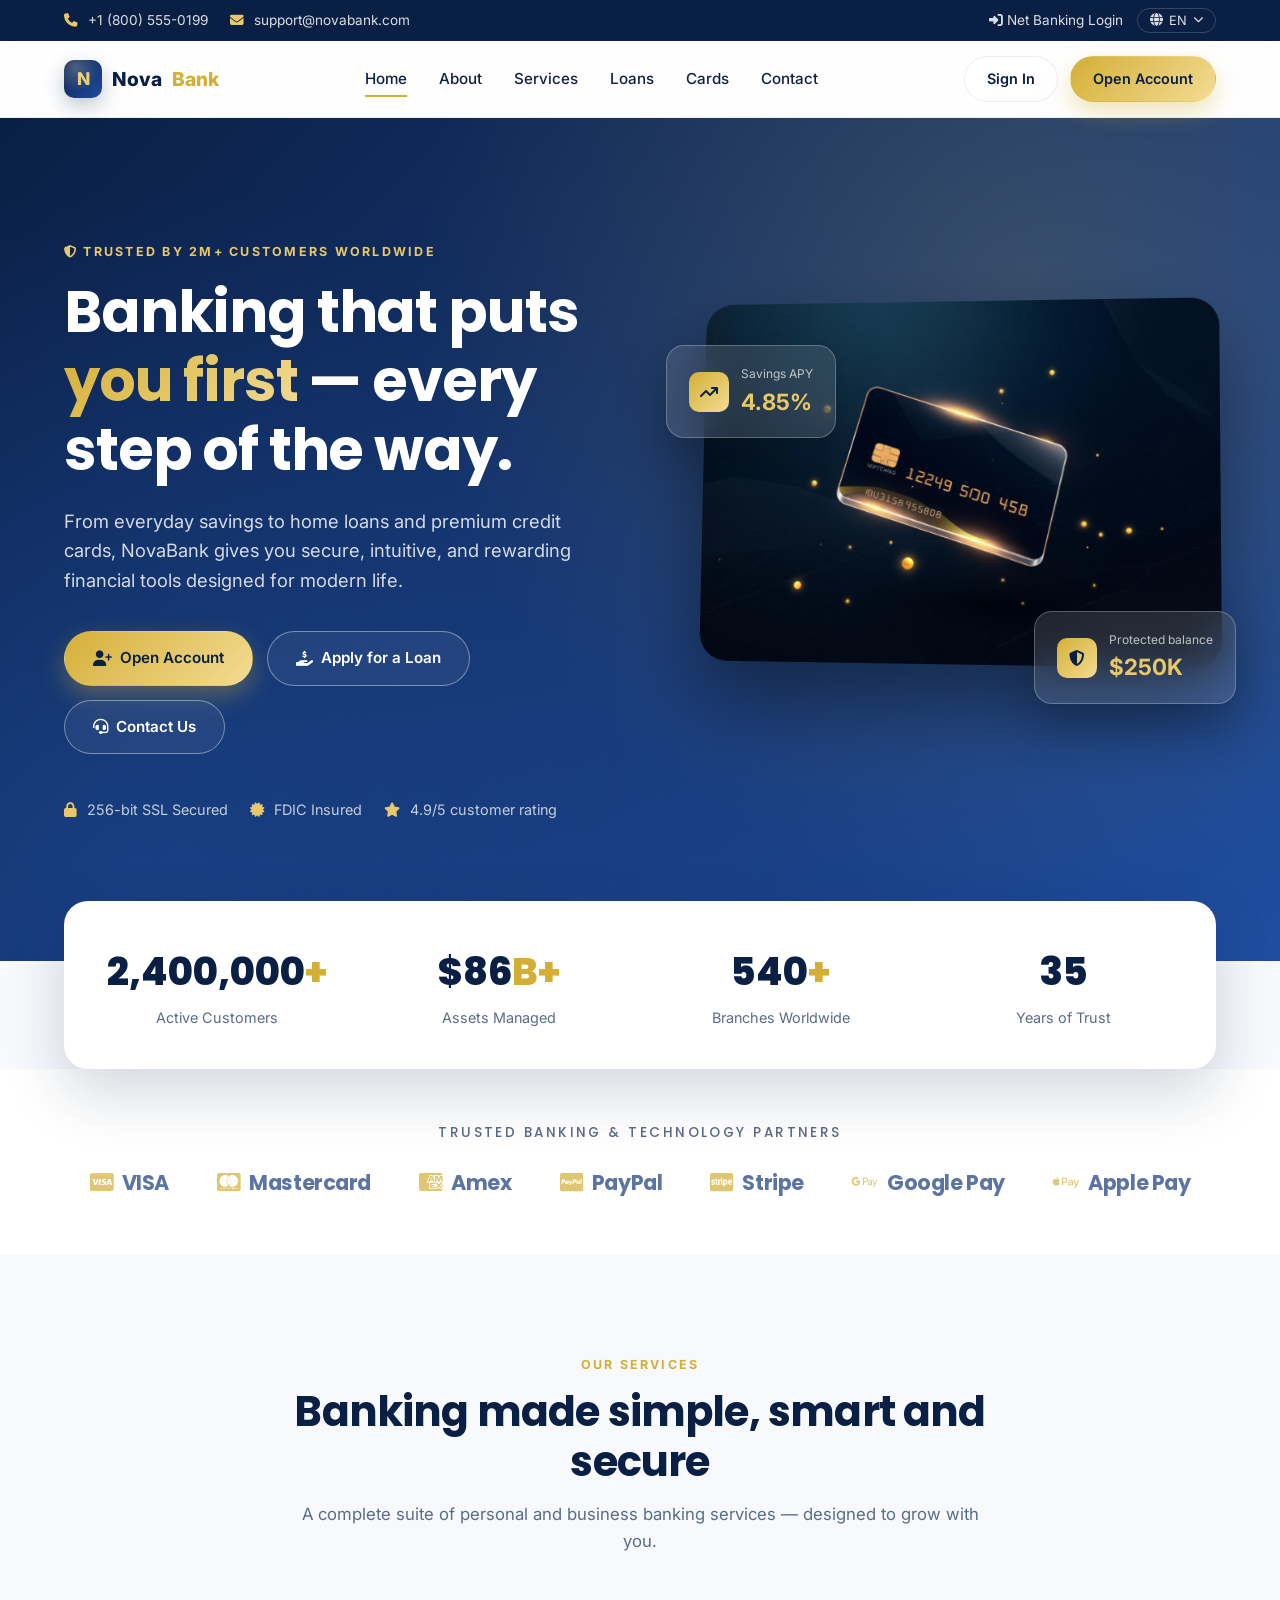
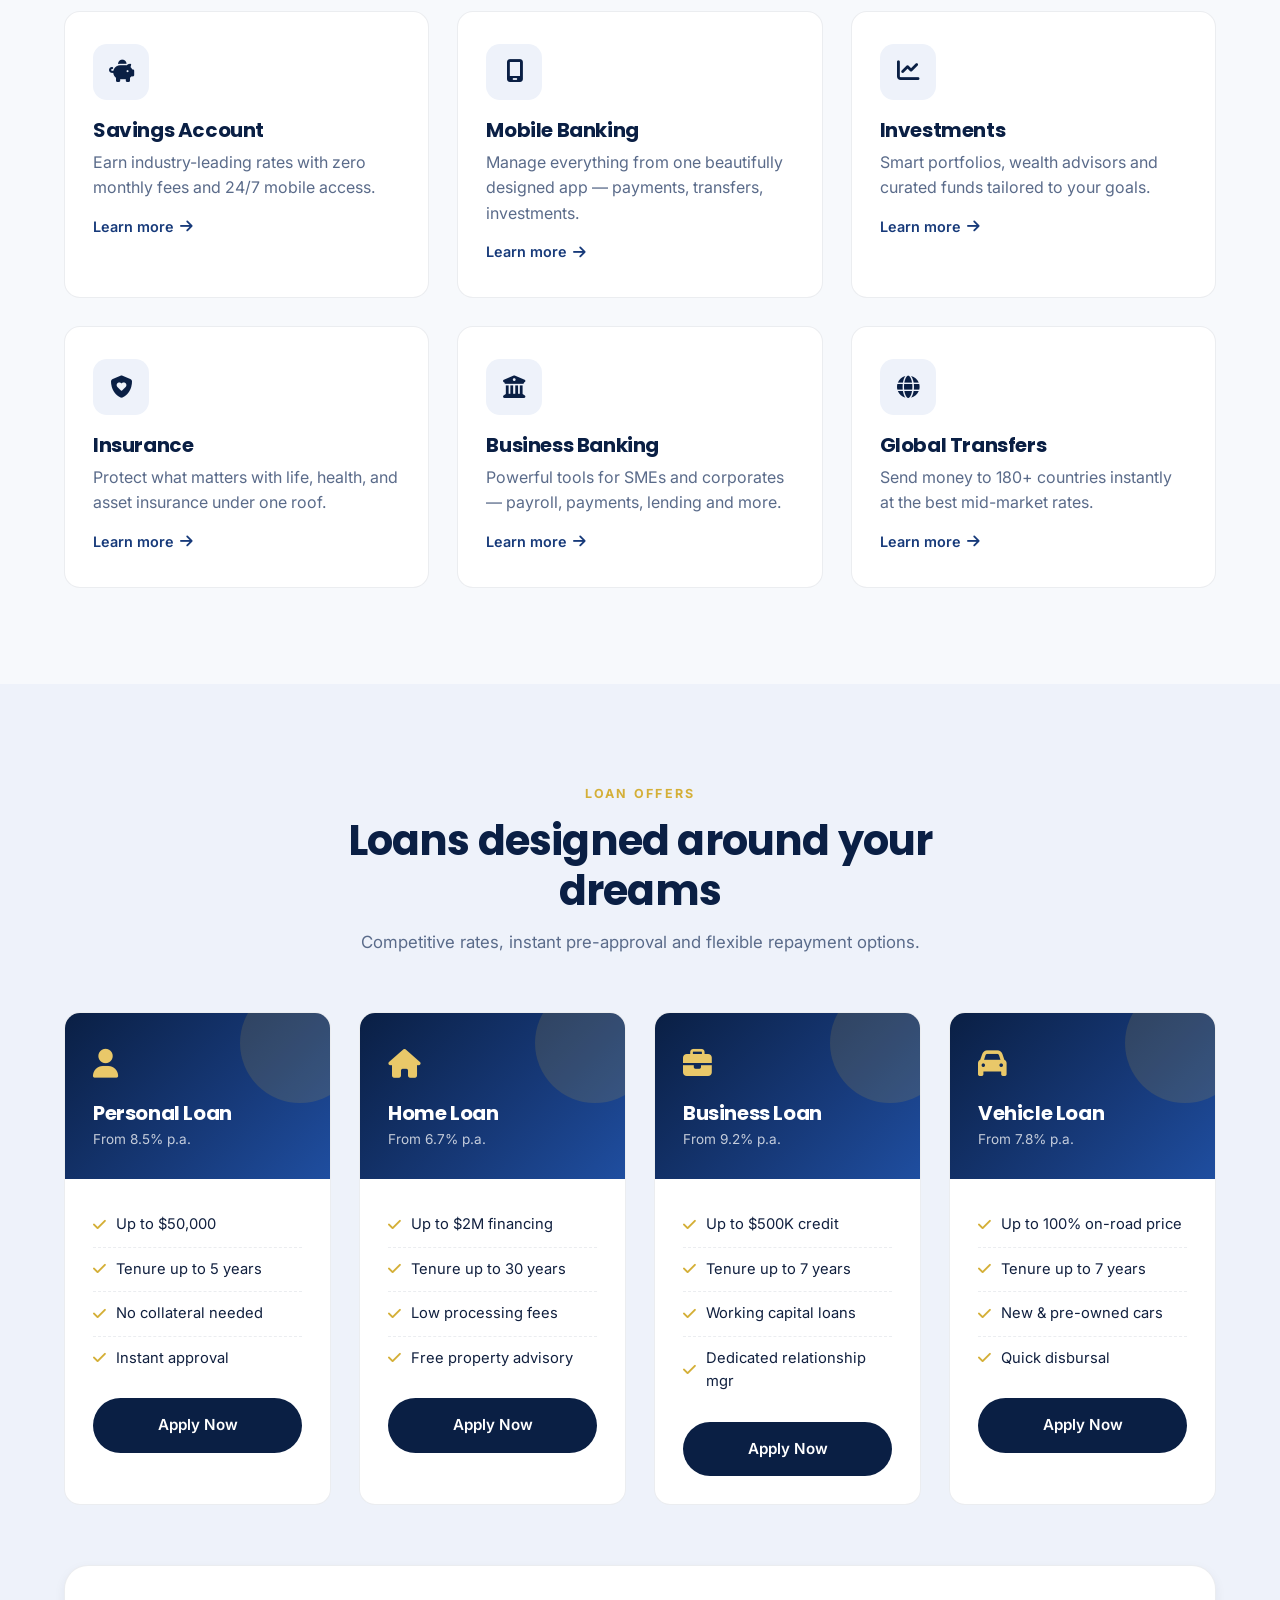
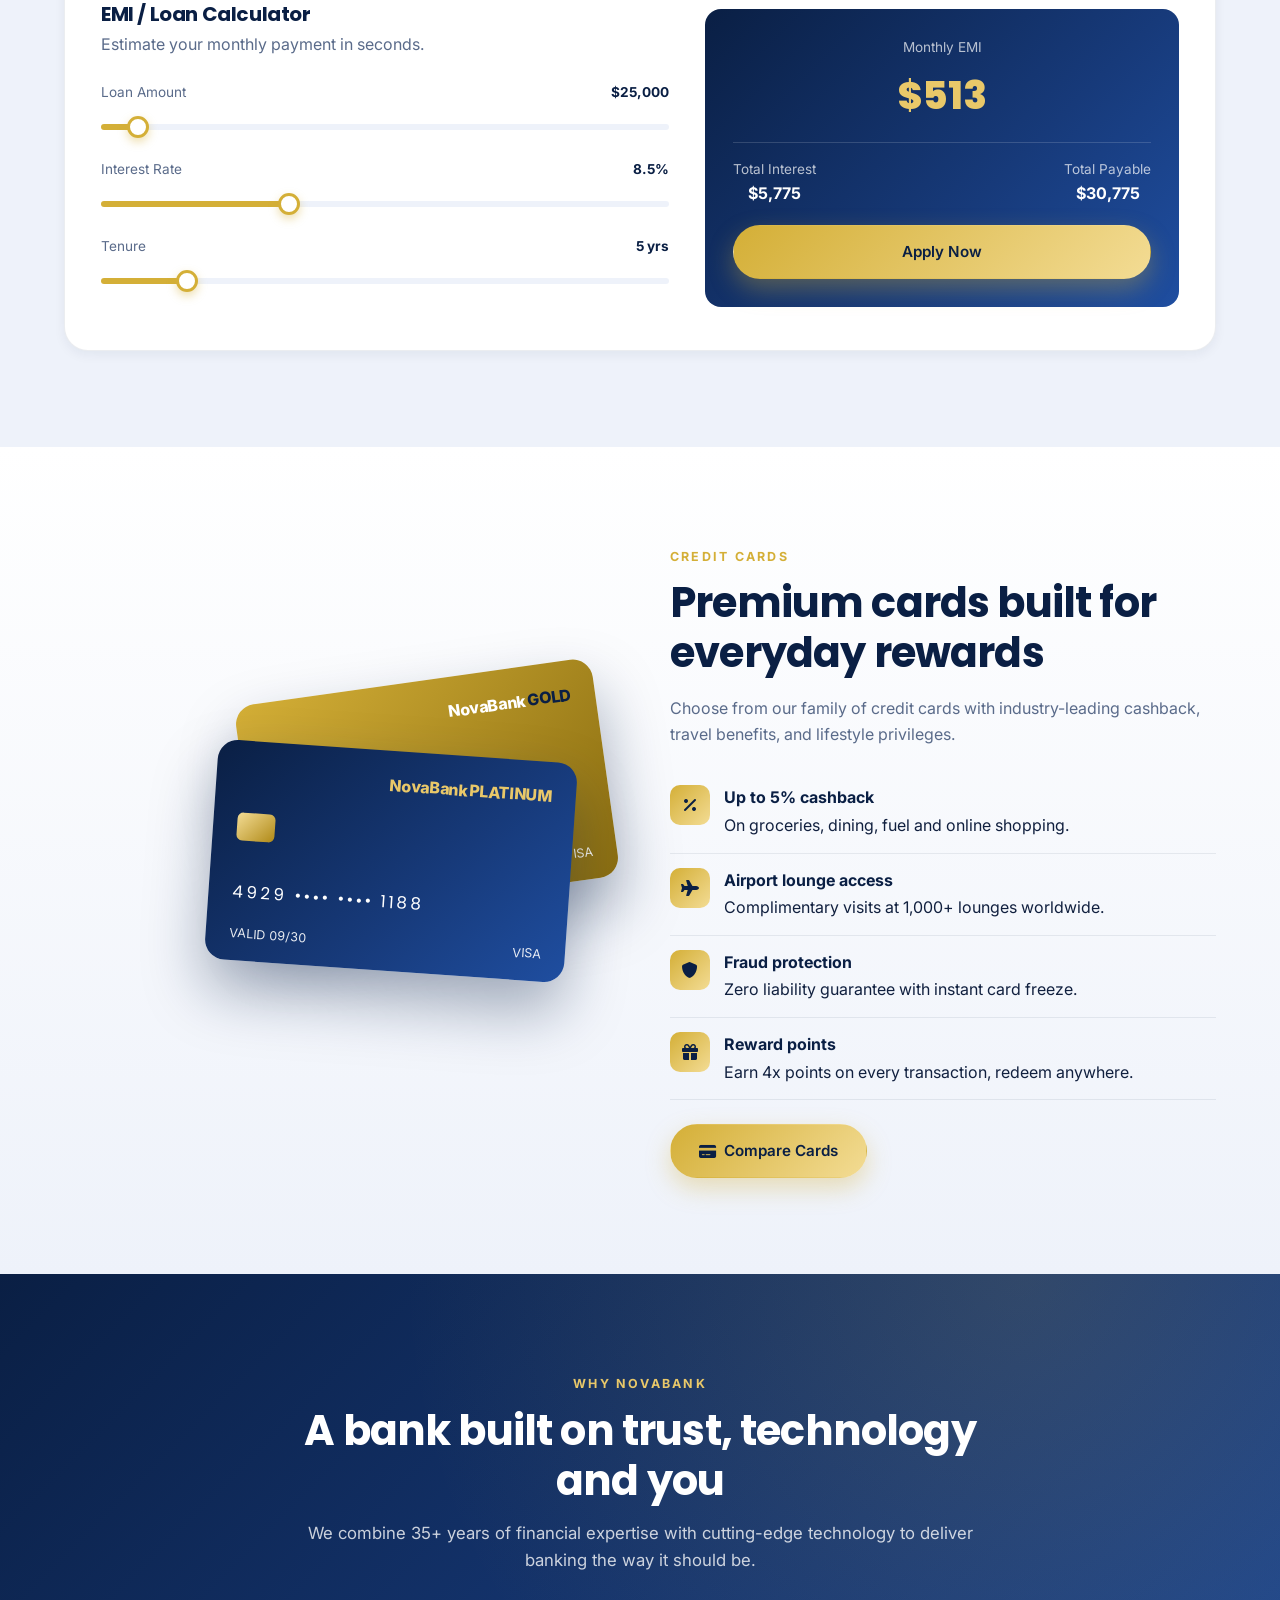
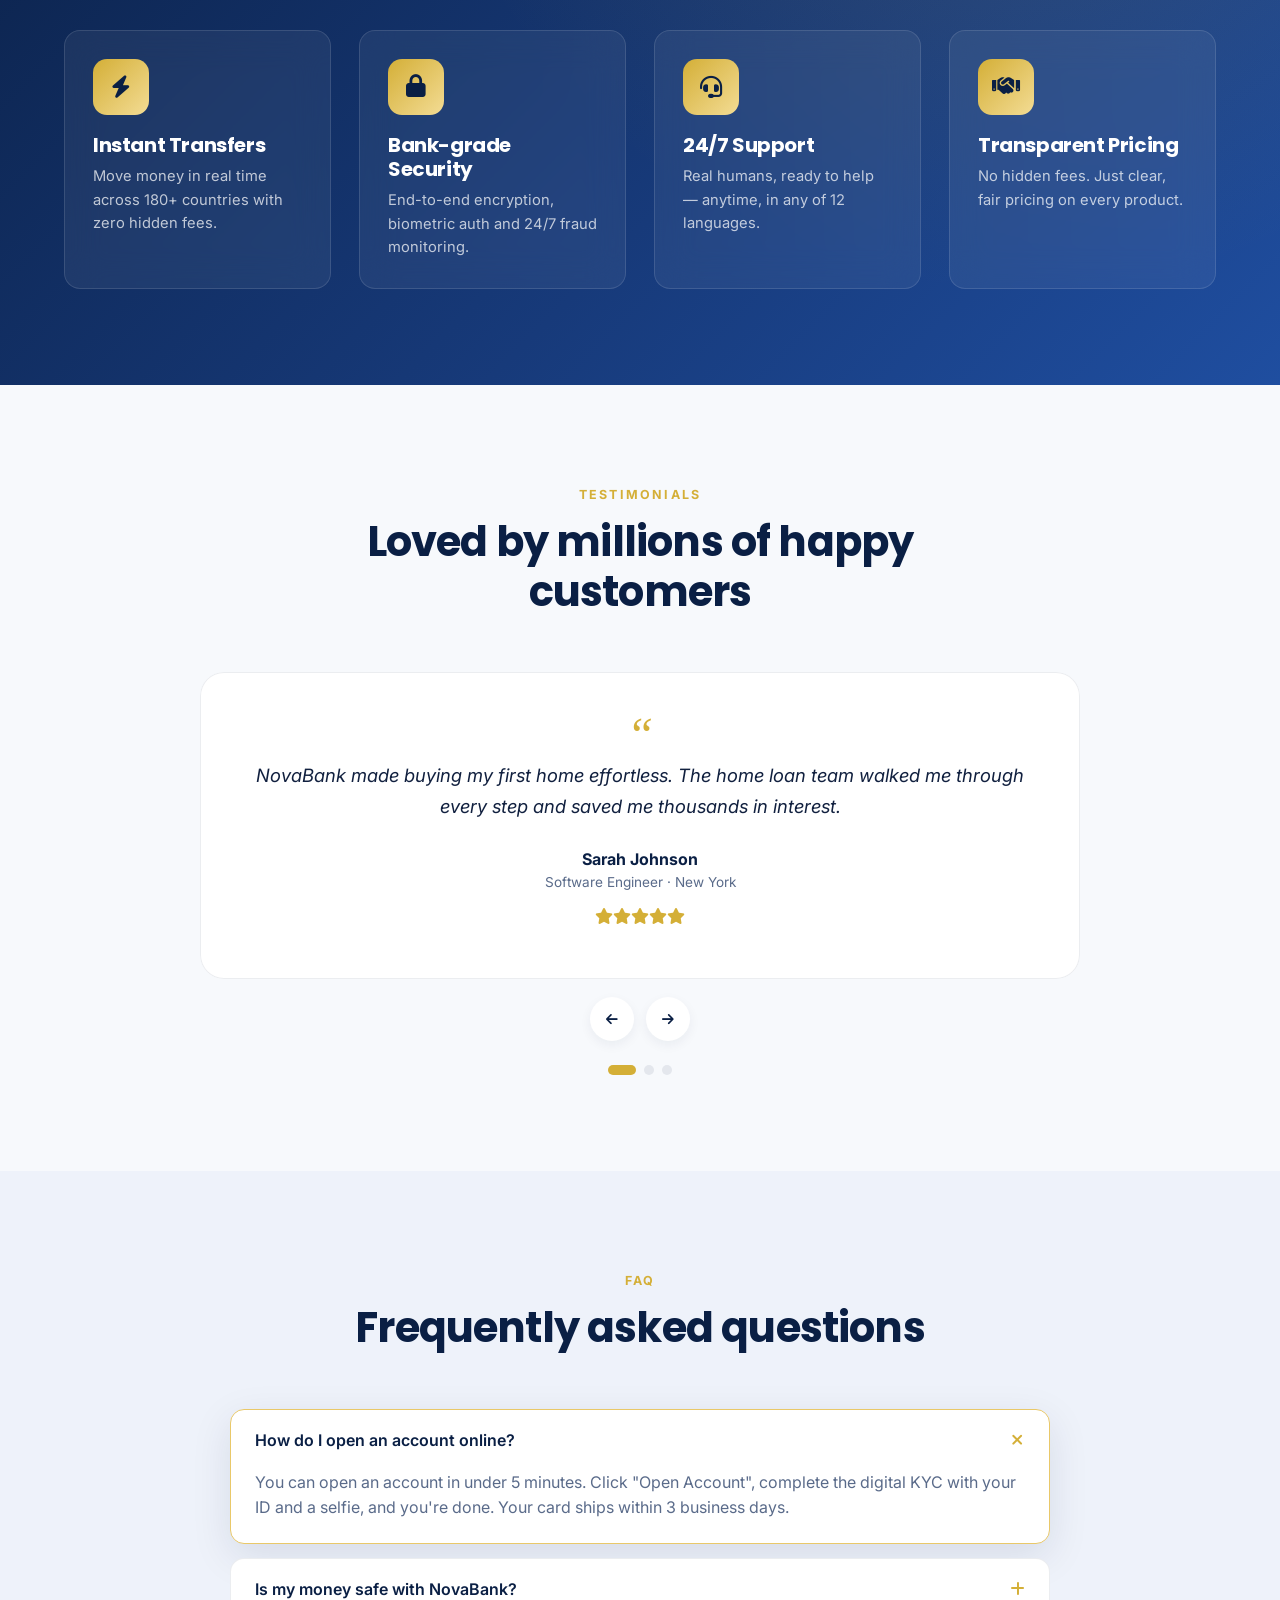
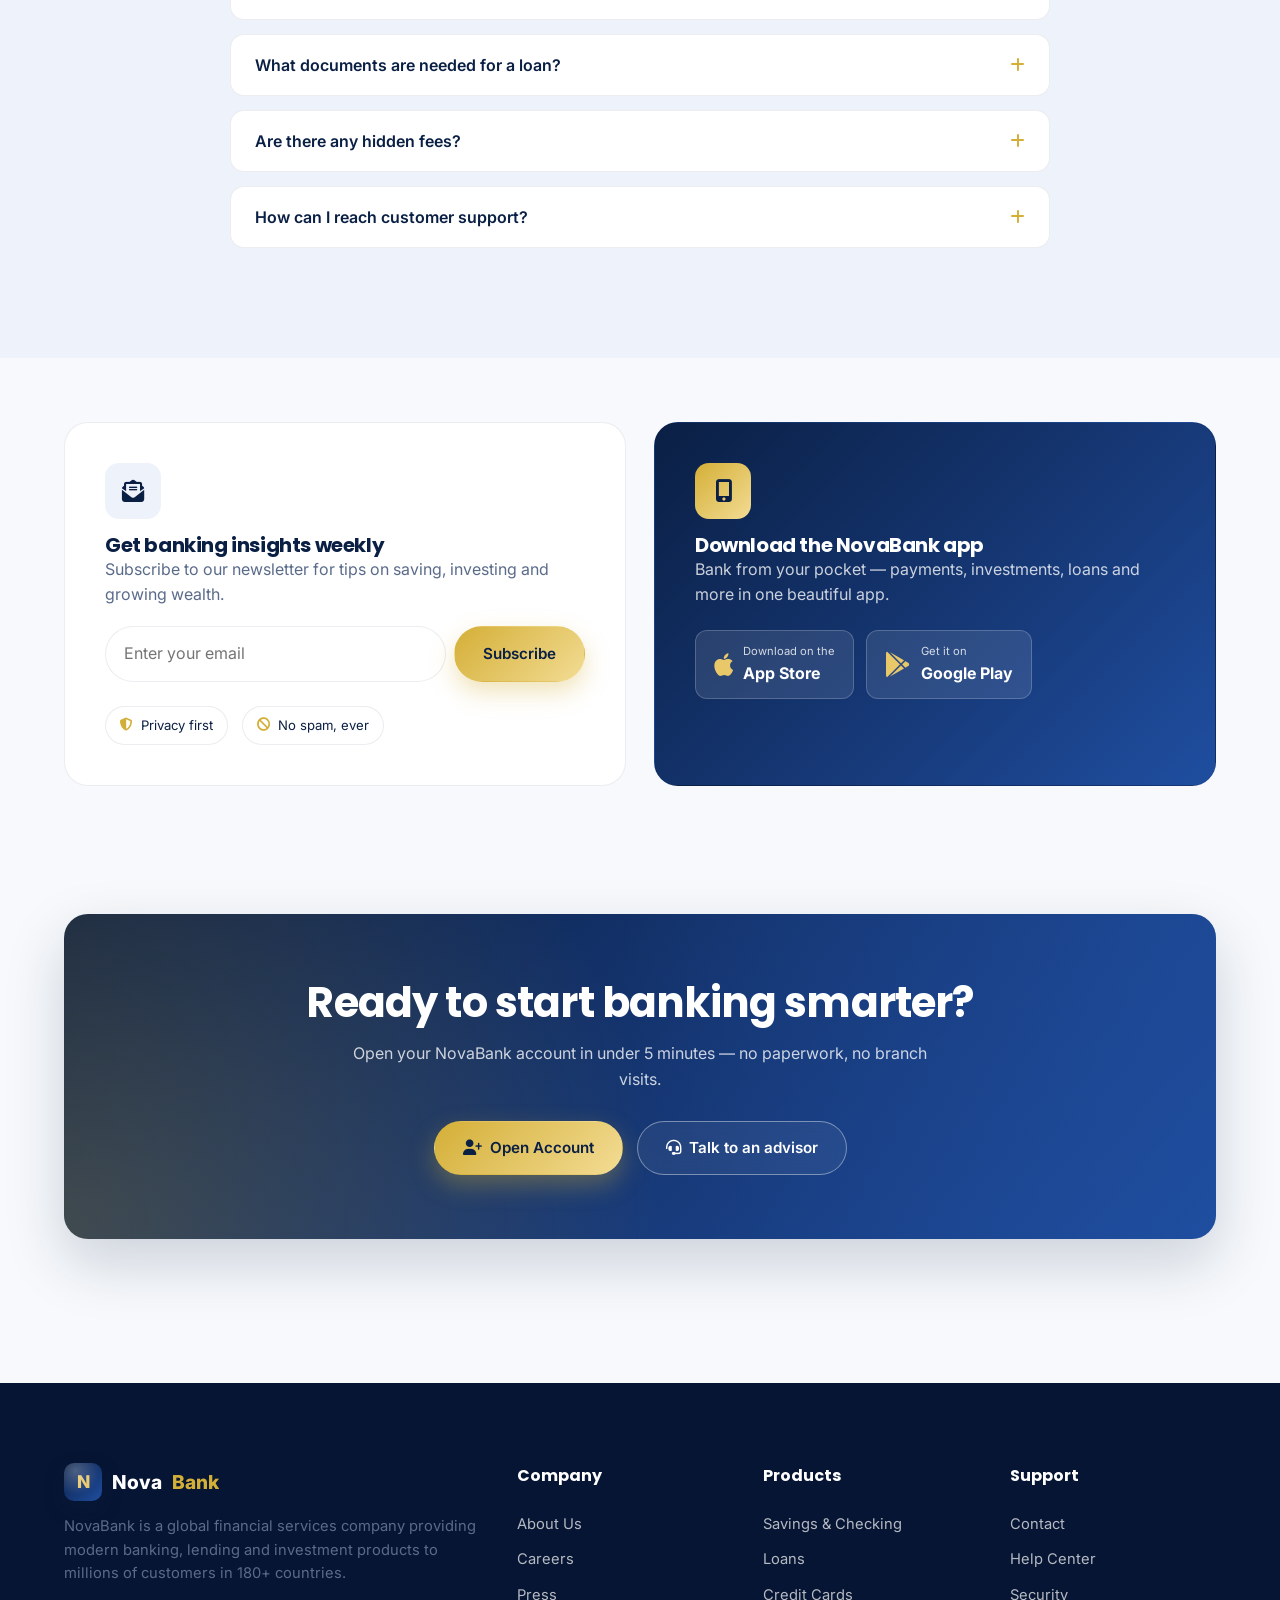
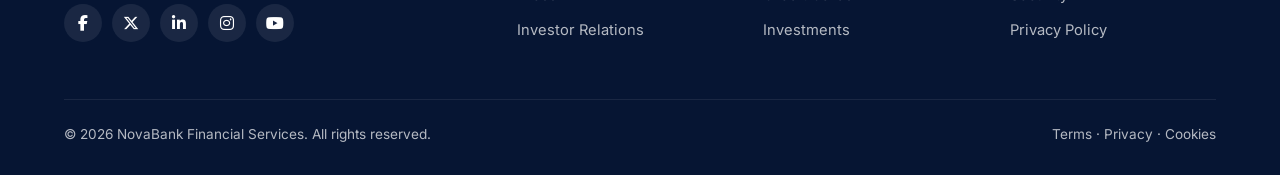
==== index.html @ 82bc56c0 "Initial commit: Banking website codebase" ====
<!DOCTYPE html>
<html lang="en">
<head>
  <meta charset="UTF-8" />
  <meta name="viewport" content="width=device-width, initial-scale=1.0" />
  <title>NovaBank — Modern Banking & Finance for Everyone</title>
  <meta name="description" content="NovaBank offers premium personal & business banking, low-rate loans, world-class credit cards, and secure digital banking. Open your account in minutes." />
  <meta name="keywords" content="banking, loans, credit cards, savings, fintech, NovaBank" />
  <meta name="author" content="NovaBank" />
  <meta property="og:title" content="NovaBank — Modern Banking for Everyone" />
  <meta property="og:description" content="Premium banking, smart loans, and rewarding credit cards." />
  <meta property="og:type" content="website" />
  <link rel="preconnect" href="https://fonts.googleapis.com" />
  <link rel="preconnect" href="https://fonts.gstatic.com" crossorigin />
  <link href="https://fonts.googleapis.com/css2?family=Inter:wght@400;500;600;700&family=Poppins:wght@500;600;700;800&display=swap" rel="stylesheet" />
  <link rel="stylesheet" href="https://cdnjs.cloudflare.com/ajax/libs/font-awesome/6.5.1/css/all.min.css" />
  <link rel="stylesheet" href="css/style.css" />
</head>
<body>

  <!-- ====== Top bar ====== -->
  <div class="topbar">
    <div class="container">
      <div class="info">
        <span><i class="fa-solid fa-phone"></i> +1 (800) 555-0199</span>
        <span><i class="fa-solid fa-envelope"></i> support@novabank.com</span>
      </div>
      <div class="actions">
        <a href="#"><i class="fa-solid fa-right-to-bracket"></i> Net Banking Login</a>
        <div style="position:relative;">
          <button class="lang"><i class="fa-solid fa-globe"></i> <span>EN</span> <i class="fa-solid fa-chevron-down" style="font-size:.65rem;"></i></button>
          <div class="lang-menu">
            <button data-code="EN">English</button>
            <button data-code="ES">Español</button>
            <button data-code="FR">Français</button>
            <button data-code="DE">Deutsch</button>
            <button data-code="HI">हिन्दी</button>
          </div>
        </div>
      </div>
    </div>
  </div>

  <!-- ====== Navbar ====== -->
  <header class="navbar">
    <div class="container nav-inner">
      <a href="index.html" class="logo">
        <span class="logo-mark">N</span>
        Nova<span class="gold">Bank</span>
      </a>
      <nav class="nav-menu">
        <a href="index.html" class="active">Home</a>
        <a href="about.html">About</a>
        <a href="services.html">Services</a>
        <a href="#loans">Loans</a>
        <a href="#cards">Cards</a>
        <a href="contact.html">Contact</a>
      </nav>
      <div class="nav-cta">
        <a href="#" class="btn btn-ghost">Sign In</a>
        <a href="#open" class="btn btn-primary">Open Account</a>
      </div>
      <button class="menu-toggle" aria-label="Menu"><i class="fa-solid fa-bars"></i></button>
    </div>
  </header>

  <!-- ====== Hero ====== -->
  <section class="hero">
    <div class="container">
      <div class="hero-text reveal">
        <span class="eyebrow" style="color:var(--gold-400); letter-spacing:.18em; font-size:.78rem; font-weight:700; text-transform:uppercase;">
          <i class="fa-solid fa-shield-halved"></i> Trusted by 2M+ customers worldwide
        </span>
        <h1 style="margin-top:14px;">Banking that puts <span class="accent">you first</span> — every step of the way.</h1>
        <p class="lead">From everyday savings to home loans and premium credit cards, NovaBank gives you secure, intuitive, and rewarding financial tools designed for modern life.</p>
        <div class="hero-ctas">
          <a href="#open" class="btn btn-primary"><i class="fa-solid fa-user-plus"></i> Open Account</a>
          <a href="#loans" class="btn btn-outline"><i class="fa-solid fa-hand-holding-dollar"></i> Apply for a Loan</a>
          <a href="contact.html" class="btn btn-outline"><i class="fa-solid fa-headset"></i> Contact Us</a>
        </div>
        <div class="hero-trust">
          <span><i class="fa-solid fa-lock"></i> 256-bit SSL Secured</span>
          <span><i class="fa-solid fa-certificate"></i> FDIC Insured</span>
          <span><i class="fa-solid fa-star"></i> 4.9/5 customer rating</span>
        </div>
      </div>
      <div class="hero-visual reveal reveal-d2">
        <div class="hero-img-wrap">
          <img src="images/hero.jpg" alt="Premium NovaBank credit card on dark blue background" width="1280" height="896" />
        </div>
        <div class="glass-card gc-1">
          <div class="row">
            <div class="icon"><i class="fa-solid fa-arrow-trend-up"></i></div>
            <div>
              <div class="label">Savings APY</div>
              <div class="value">4.85%</div>
            </div>
          </div>
        </div>
        <div class="glass-card gc-2">
          <div class="row">
            <div class="icon"><i class="fa-solid fa-shield-halved"></i></div>
            <div>
              <div class="label">Protected balance</div>
              <div class="value">$250K</div>
            </div>
          </div>
        </div>
      </div>
    </div>
  </section>

  <!-- ====== Stats ====== -->
  <div class="container">
    <div class="stats reveal">
      <div class="stat"><div class="num"><span data-counter="2400000">0</span><span class="plus">+</span></div><div class="label">Active Customers</div></div>
      <div class="stat"><div class="num">$<span data-counter="86">0</span><span class="plus">B+</span></div><div class="label">Assets Managed</div></div>
      <div class="stat"><div class="num"><span data-counter="540">0</span><span class="plus">+</span></div><div class="label">Branches Worldwide</div></div>
      <div class="stat"><div class="num"><span data-counter="35">0</span></div><div class="label">Years of Trust</div></div>
    </div>
  </div>

  <!-- ====== Partners ====== -->
  <section class="partners">
    <div class="container">
      <h4>Trusted Banking & Technology Partners</h4>
      <div class="partners-row">
        <div class="p-logo"><i class="fa-brands fa-cc-visa"></i> VISA</div>
        <div class="p-logo"><i class="fa-brands fa-cc-mastercard"></i> Mastercard</div>
        <div class="p-logo"><i class="fa-brands fa-cc-amex"></i> Amex</div>
        <div class="p-logo"><i class="fa-brands fa-cc-paypal"></i> PayPal</div>
        <div class="p-logo"><i class="fa-brands fa-cc-stripe"></i> Stripe</div>
        <div class="p-logo"><i class="fa-brands fa-google-pay"></i> Google Pay</div>
        <div class="p-logo"><i class="fa-brands fa-apple-pay"></i> Apple Pay</div>
      </div>
    </div>
  </section>

  <!-- ====== Services ====== -->
  <section class="section">
    <div class="container">
      <div class="section-head reveal">
        <span class="eyebrow">Our Services</span>
        <h2>Banking made simple, smart and secure</h2>
        <p>A complete suite of personal and business banking services — designed to grow with you.</p>
      </div>
      <div class="grid grid-3">
        <div class="card reveal"><div class="ic"><i class="fa-solid fa-piggy-bank"></i></div><h3>Savings Account</h3><p>Earn industry-leading rates with zero monthly fees and 24/7 mobile access.</p><a href="services.html" class="more">Learn more <i class="fa-solid fa-arrow-right"></i></a></div>
        <div class="card reveal reveal-d1"><div class="ic"><i class="fa-solid fa-mobile-screen"></i></div><h3>Mobile Banking</h3><p>Manage everything from one beautifully designed app — payments, transfers, investments.</p><a href="services.html" class="more">Learn more <i class="fa-solid fa-arrow-right"></i></a></div>
        <div class="card reveal reveal-d2"><div class="ic"><i class="fa-solid fa-chart-line"></i></div><h3>Investments</h3><p>Smart portfolios, wealth advisors and curated funds tailored to your goals.</p><a href="services.html" class="more">Learn more <i class="fa-solid fa-arrow-right"></i></a></div>
        <div class="card reveal"><div class="ic"><i class="fa-solid fa-shield-heart"></i></div><h3>Insurance</h3><p>Protect what matters with life, health, and asset insurance under one roof.</p><a href="services.html" class="more">Learn more <i class="fa-solid fa-arrow-right"></i></a></div>
        <div class="card reveal reveal-d1"><div class="ic"><i class="fa-solid fa-building-columns"></i></div><h3>Business Banking</h3><p>Powerful tools for SMEs and corporates — payroll, payments, lending and more.</p><a href="services.html" class="more">Learn more <i class="fa-solid fa-arrow-right"></i></a></div>
        <div class="card reveal reveal-d2"><div class="ic"><i class="fa-solid fa-globe"></i></div><h3>Global Transfers</h3><p>Send money to 180+ countries instantly at the best mid-market rates.</p><a href="services.html" class="more">Learn more <i class="fa-solid fa-arrow-right"></i></a></div>
      </div>
    </div>
  </section>

  <!-- ====== Loans ====== -->
  <section class="section" id="loans" style="background:var(--navy-50);">
    <div class="container">
      <div class="section-head reveal">
        <span class="eyebrow">Loan Offers</span>
        <h2>Loans designed around your dreams</h2>
        <p>Competitive rates, instant pre-approval and flexible repayment options.</p>
      </div>
      <div class="grid grid-4">
        <div class="loan-card reveal">
          <div class="loan-head"><div class="ic"><i class="fa-solid fa-user"></i></div><h3>Personal Loan</h3><div class="rate">From 8.5% p.a.</div></div>
          <div class="loan-body">
            <ul>
              <li><i class="fa-solid fa-check"></i> Up to $50,000</li>
              <li><i class="fa-solid fa-check"></i> Tenure up to 5 years</li>
              <li><i class="fa-solid fa-check"></i> No collateral needed</li>
              <li><i class="fa-solid fa-check"></i> Instant approval</li>
            </ul>
            <a href="#" class="btn btn-dark">Apply Now</a>
          </div>
        </div>
        <div class="loan-card reveal reveal-d1">
          <div class="loan-head"><div class="ic"><i class="fa-solid fa-house"></i></div><h3>Home Loan</h3><div class="rate">From 6.7% p.a.</div></div>
          <div class="loan-body">
            <ul>
              <li><i class="fa-solid fa-check"></i> Up to $2M financing</li>
              <li><i class="fa-solid fa-check"></i> Tenure up to 30 years</li>
              <li><i class="fa-solid fa-check"></i> Low processing fees</li>
              <li><i class="fa-solid fa-check"></i> Free property advisory</li>
            </ul>
            <a href="#" class="btn btn-dark">Apply Now</a>
          </div>
        </div>
        <div class="loan-card reveal reveal-d2">
          <div class="loan-head"><div class="ic"><i class="fa-solid fa-briefcase"></i></div><h3>Business Loan</h3><div class="rate">From 9.2% p.a.</div></div>
          <div class="loan-body">
            <ul>
              <li><i class="fa-solid fa-check"></i> Up to $500K credit</li>
              <li><i class="fa-solid fa-check"></i> Tenure up to 7 years</li>
              <li><i class="fa-solid fa-check"></i> Working capital loans</li>
              <li><i class="fa-solid fa-check"></i> Dedicated relationship mgr</li>
            </ul>
            <a href="#" class="btn btn-dark">Apply Now</a>
          </div>
        </div>
        <div class="loan-card reveal reveal-d3">
          <div class="loan-head"><div class="ic"><i class="fa-solid fa-car"></i></div><h3>Vehicle Loan</h3><div class="rate">From 7.8% p.a.</div></div>
          <div class="loan-body">
            <ul>
              <li><i class="fa-solid fa-check"></i> Up to 100% on-road price</li>
              <li><i class="fa-solid fa-check"></i> Tenure up to 7 years</li>
              <li><i class="fa-solid fa-check"></i> New & pre-owned cars</li>
              <li><i class="fa-solid fa-check"></i> Quick disbursal</li>
            </ul>
            <a href="#" class="btn btn-dark">Apply Now</a>
          </div>
        </div>
      </div>

      <!-- EMI Calculator -->
      <div class="calc reveal" style="margin-top:60px;">
        <div class="calc-grid">
          <div>
            <h3 style="margin-bottom:6px;">EMI / Loan Calculator</h3>
            <p style="margin-bottom:24px;">Estimate your monthly payment in seconds.</p>
            <div class="calc-field">
              <label>Loan Amount <b id="lbl-amount">$25,000</b></label>
              <input type="range" id="calc-amount" min="1000" max="500000" step="1000" value="25000" />
            </div>
            <div class="calc-field">
              <label>Interest Rate <b id="lbl-rate">8.5%</b></label>
              <input type="range" id="calc-rate" min="3" max="20" step="0.1" value="8.5" />
            </div>
            <div class="calc-field">
              <label>Tenure <b id="lbl-tenure">5 yrs</b></label>
              <input type="range" id="calc-tenure" min="1" max="30" step="1" value="5" />
            </div>
          </div>
          <div class="calc-result">
            <div class="label">Monthly EMI</div>
            <div class="emi" id="calc-emi">$0</div>
            <div class="meta">
              <div><span style="opacity:.7;">Total Interest</span><b id="calc-interest">$0</b></div>
              <div><span style="opacity:.7;">Total Payable</span><b id="calc-total">$0</b></div>
            </div>
            <a href="#" class="btn btn-primary" style="margin-top:18px; width:100%;">Apply Now</a>
          </div>
        </div>
      </div>
    </div>
  </section>

  <!-- ====== Credit Cards ====== -->
  <section class="section cc-section" id="cards">
    <div class="container">
      <div class="cc-grid">
        <div class="cc-visual reveal">
          <div class="cc-card cc-2">
            <div class="brand">NovaBank <span style="color:var(--navy-900);">GOLD</span></div>
            <div class="chip" style="margin-top:48px;"></div>
            <div class="num">5412 •••• •••• 8842</div>
            <div class="meta"><span>VALID 12/29</span><span>VISA</span></div>
          </div>
          <div class="cc-card cc-1">
            <div class="brand" style="color:var(--gold-400);">NovaBank PLATINUM</div>
            <div class="chip" style="margin-top:48px;"></div>
            <div class="num">4929 •••• •••• 1188</div>
            <div class="meta"><span>VALID 09/30</span><span>VISA</span></div>
          </div>
        </div>
        <div class="reveal reveal-d1">
          <span class="eyebrow" style="color:var(--gold-500); font-size:.78rem; font-weight:700; letter-spacing:.18em; text-transform:uppercase;">Credit Cards</span>
          <h2 style="margin:10px 0 18px;">Premium cards built for everyday rewards</h2>
          <p style="margin-bottom:24px;">Choose from our family of credit cards with industry-leading cashback, travel benefits, and lifestyle privileges.</p>
          <ul class="cc-benefits">
            <li><i class="fa-solid fa-percent"></i><div><strong>Up to 5% cashback</strong>On groceries, dining, fuel and online shopping.</div></li>
            <li><i class="fa-solid fa-plane"></i><div><strong>Airport lounge access</strong>Complimentary visits at 1,000+ lounges worldwide.</div></li>
            <li><i class="fa-solid fa-shield"></i><div><strong>Fraud protection</strong>Zero liability guarantee with instant card freeze.</div></li>
            <li><i class="fa-solid fa-gift"></i><div><strong>Reward points</strong>Earn 4x points on every transaction, redeem anywhere.</div></li>
          </ul>
          <a href="#" class="btn btn-primary" style="margin-top:24px;"><i class="fa-solid fa-credit-card"></i> Compare Cards</a>
        </div>
      </div>
    </div>
  </section>

  <!-- ====== Why choose us ====== -->
  <section class="section why">
    <div class="container">
      <div class="section-head reveal">
        <span class="eyebrow">Why NovaBank</span>
        <h2>A bank built on trust, technology and you</h2>
        <p>We combine 35+ years of financial expertise with cutting-edge technology to deliver banking the way it should be.</p>
      </div>
      <div class="grid grid-4">
        <div class="why-card reveal"><div class="ic" style="width:56px;height:56px;border-radius:14px;display:grid;place-items:center;margin-bottom:18px;font-size:1.4rem;"><i class="fa-solid fa-bolt"></i></div><h3>Instant Transfers</h3><p>Move money in real time across 180+ countries with zero hidden fees.</p></div>
        <div class="why-card reveal reveal-d1"><div class="ic" style="width:56px;height:56px;border-radius:14px;display:grid;place-items:center;margin-bottom:18px;font-size:1.4rem;"><i class="fa-solid fa-lock"></i></div><h3>Bank-grade Security</h3><p>End-to-end encryption, biometric auth and 24/7 fraud monitoring.</p></div>
        <div class="why-card reveal reveal-d2"><div class="ic" style="width:56px;height:56px;border-radius:14px;display:grid;place-items:center;margin-bottom:18px;font-size:1.4rem;"><i class="fa-solid fa-headset"></i></div><h3>24/7 Support</h3><p>Real humans, ready to help — anytime, in any of 12 languages.</p></div>
        <div class="why-card reveal reveal-d3"><div class="ic" style="width:56px;height:56px;border-radius:14px;display:grid;place-items:center;margin-bottom:18px;font-size:1.4rem;"><i class="fa-solid fa-handshake"></i></div><h3>Transparent Pricing</h3><p>No hidden fees. Just clear, fair pricing on every product.</p></div>
      </div>
    </div>
  </section>

  <!-- ====== Testimonials ====== -->
  <section class="section">
    <div class="container">
      <div class="section-head reveal">
        <span class="eyebrow">Testimonials</span>
        <h2>Loved by millions of happy customers</h2>
      </div>
      <div class="t-slider reveal">
        <div class="t-track">
          <div class="t-slides">
            <div class="t-slide">
              <p class="quote">NovaBank made buying my first home effortless. The home loan team walked me through every step and saved me thousands in interest.</p>
              <div class="author">Sarah Johnson</div>
              <div class="role">Software Engineer · New York</div>
              <div class="stars"><i class="fa-solid fa-star"></i><i class="fa-solid fa-star"></i><i class="fa-solid fa-star"></i><i class="fa-solid fa-star"></i><i class="fa-solid fa-star"></i></div>
            </div>
            <div class="t-slide">
              <p class="quote">The mobile app is the cleanest banking experience I've ever used. Everything just works — payments, investments, even my insurance.</p>
              <div class="author">Marcus Chen</div>
              <div class="role">Entrepreneur · San Francisco</div>
              <div class="stars"><i class="fa-solid fa-star"></i><i class="fa-solid fa-star"></i><i class="fa-solid fa-star"></i><i class="fa-solid fa-star"></i><i class="fa-solid fa-star"></i></div>
            </div>
            <div class="t-slide">
              <p class="quote">Switching our business banking to NovaBank cut our payment processing time in half. Their relationship managers truly understand SMEs.</p>
              <div class="author">Priya Patel</div>
              <div class="role">CEO, Lumen Studio · London</div>
              <div class="stars"><i class="fa-solid fa-star"></i><i class="fa-solid fa-star"></i><i class="fa-solid fa-star"></i><i class="fa-solid fa-star"></i><i class="fa-solid fa-star"></i></div>
            </div>
          </div>
        </div>
        <div class="t-arrows">
          <button class="t-prev" aria-label="Previous"><i class="fa-solid fa-arrow-left"></i></button>
          <button class="t-next" aria-label="Next"><i class="fa-solid fa-arrow-right"></i></button>
        </div>
        <div class="t-controls"></div>
      </div>
    </div>
  </section>

  <!-- ====== FAQ ====== -->
  <section class="section" style="background:var(--navy-50);">
    <div class="container">
      <div class="section-head reveal">
        <span class="eyebrow">FAQ</span>
        <h2>Frequently asked questions</h2>
      </div>
      <div class="faq reveal">
        <div class="faq-item open">
          <button class="faq-q">How do I open an account online? <i class="fa-solid fa-plus"></i></button>
          <div class="faq-a"><p>You can open an account in under 5 minutes. Click "Open Account", complete the digital KYC with your ID and a selfie, and you're done. Your card ships within 3 business days.</p></div>
        </div>
        <div class="faq-item">
          <button class="faq-q">Is my money safe with NovaBank? <i class="fa-solid fa-plus"></i></button>
          <div class="faq-a"><p>Absolutely. Deposits up to $250,000 are FDIC insured. We use 256-bit encryption, biometric authentication, and continuous fraud monitoring.</p></div>
        </div>
        <div class="faq-item">
          <button class="faq-q">What documents are needed for a loan? <i class="fa-solid fa-plus"></i></button>
          <div class="faq-a"><p>Generally a valid ID, proof of income (3 months of pay stubs), and bank statements. Specific requirements may vary by loan type.</p></div>
        </div>
        <div class="faq-item">
          <button class="faq-q">Are there any hidden fees? <i class="fa-solid fa-plus"></i></button>
          <div class="faq-a"><p>No. We pride ourselves on transparent pricing. Every fee — if any — is clearly listed before you commit.</p></div>
        </div>
        <div class="faq-item">
          <button class="faq-q">How can I reach customer support? <i class="fa-solid fa-plus"></i></button>
          <div class="faq-a"><p>Our support team is available 24/7 via in-app chat, email, or phone at +1 (800) 555-0199 in 12 languages.</p></div>
        </div>
      </div>
    </div>
  </section>

  <!-- ====== Newsletter & App ====== -->
  <section class="section-sm">
    <div class="container">
      <div class="utility-grid">
        <div class="util-card reveal">
          <div class="ic-lg"><i class="fa-solid fa-envelope-open-text"></i></div>
          <h3>Get banking insights weekly</h3>
          <p>Subscribe to our newsletter for tips on saving, investing and growing wealth.</p>
          <form id="newsletter" class="newsletter-form">
            <input type="email" placeholder="Enter your email" required />
            <button type="submit" class="btn btn-primary">Subscribe</button>
          </form>
          <div class="sec-row">
            <span class="sec-badge"><i class="fa-solid fa-shield-halved"></i> Privacy first</span>
            <span class="sec-badge"><i class="fa-solid fa-ban"></i> No spam, ever</span>
          </div>
        </div>
        <div class="util-card dark reveal reveal-d1">
          <div class="ic-lg"><i class="fa-solid fa-mobile-screen-button"></i></div>
          <h3>Download the NovaBank app</h3>
          <p>Bank from your pocket — payments, investments, loans and more in one beautiful app.</p>
          <div class="app-badges">
            <a href="#" class="app-badge"><i class="fa-brands fa-apple"></i><div><span class="small">Download on the</span><span class="big">App Store</span></div></a>
            <a href="#" class="app-badge"><i class="fa-brands fa-google-play"></i><div><span class="small">Get it on</span><span class="big">Google Play</span></div></a>
          </div>
        </div>
      </div>
    </div>
  </section>

  <!-- ====== CTA ====== -->
  <section class="section-sm" id="open">
    <div class="container">
      <div class="cta-section reveal">
        <h2>Ready to start banking smarter?</h2>
        <p>Open your NovaBank account in under 5 minutes — no paperwork, no branch visits.</p>
        <div class="btns">
          <a href="#" class="btn btn-primary"><i class="fa-solid fa-user-plus"></i> Open Account</a>
          <a href="contact.html" class="btn btn-outline"><i class="fa-solid fa-headset"></i> Talk to an advisor</a>
        </div>
      </div>
    </div>
  </section>

  <!-- ====== Footer ====== -->
  <footer class="footer">
    <div class="container">
      <div class="foot-grid">
        <div class="foot-brand">
          <a href="index.html" class="logo" style="color:var(--white);"><span class="logo-mark">N</span> Nova<span class="gold">Bank</span></a>
          <p>NovaBank is a global financial services company providing modern banking, lending and investment products to millions of customers in 180+ countries.</p>
          <div class="socials">
            <a href="#" aria-label="Facebook"><i class="fa-brands fa-facebook-f"></i></a>
            <a href="#" aria-label="Twitter"><i class="fa-brands fa-x-twitter"></i></a>
            <a href="#" aria-label="LinkedIn"><i class="fa-brands fa-linkedin-in"></i></a>
            <a href="#" aria-label="Instagram"><i class="fa-brands fa-instagram"></i></a>
            <a href="#" aria-label="YouTube"><i class="fa-brands fa-youtube"></i></a>
          </div>
        </div>
        <div>
          <h5>Company</h5>
          <ul>
            <li><a href="about.html">About Us</a></li>
            <li><a href="#">Careers</a></li>
            <li><a href="#">Press</a></li>
            <li><a href="#">Investor Relations</a></li>
          </ul>
        </div>
        <div>
          <h5>Products</h5>
          <ul>
            <li><a href="services.html">Savings & Checking</a></li>
            <li><a href="#loans">Loans</a></li>
            <li><a href="#cards">Credit Cards</a></li>
            <li><a href="services.html">Investments</a></li>
          </ul>
        </div>
        <div>
          <h5>Support</h5>
          <ul>
            <li><a href="contact.html">Contact</a></li>
            <li><a href="#">Help Center</a></li>
            <li><a href="#">Security</a></li>
            <li><a href="#">Privacy Policy</a></li>
          </ul>
        </div>
      </div>
      <div class="foot-bottom">
        <div>© <span data-year></span> NovaBank Financial Services. All rights reserved.</div>
        <div><a href="#">Terms</a> · <a href="#">Privacy</a> · <a href="#">Cookies</a></div>
      </div>
    </div>
  </footer>

  <button class="totop" aria-label="Back to top"><i class="fa-solid fa-arrow-up"></i></button>

  <script src="js/script.js"></script>
</body>
</html>
---- css/style.css ----
/* ==========================================================================
   NovaBank — Premium Banking Static Site
   Theme: White + Dark Navy + Gold | Glassmorphism | Responsive
   ========================================================================== */

:root {
  --navy-900: #0a1f44;
  --navy-800: #0f2a5c;
  --navy-700: #173a7a;
  --navy-50: #eef2fa;
  --gold-500: #d4af37;
  --gold-400: #e9c869;
  --gold-300: #f3dc94;
  --white: #ffffff;
  --bg: #f7f9fc;
  --text: #11203f;
  --muted: #5a6b8a;
  --border: rgba(10, 31, 68, 0.08);
  --shadow-sm: 0 4px 12px rgba(10, 31, 68, 0.06);
  --shadow-md: 0 12px 40px rgba(10, 31, 68, 0.10);
  --shadow-lg: 0 24px 60px rgba(10, 31, 68, 0.18);
  --radius: 16px;
  --radius-lg: 24px;
  --grad-navy: linear-gradient(135deg, #0a1f44 0%, #173a7a 60%, #1f4ea0 100%);
  --grad-gold: linear-gradient(135deg, #d4af37 0%, #f3dc94 100%);
  --grad-soft: linear-gradient(180deg, #f7f9fc 0%, #ffffff 100%);
  --container: 1200px;
  --transition: 0.3s cubic-bezier(.2,.8,.2,1);
}

/* Reset */
*, *::before, *::after { box-sizing: border-box; margin: 0; padding: 0; }
html { scroll-behavior: smooth; -webkit-text-size-adjust: 100%; }
body {
  font-family: 'Inter', 'Poppins', system-ui, -apple-system, Segoe UI, Roboto, sans-serif;
  color: var(--text);
  background: var(--bg);
  line-height: 1.6;
  -webkit-font-smoothing: antialiased;
  overflow-x: hidden;
}
img { max-width: 100%; display: block; }
a { color: inherit; text-decoration: none; transition: color var(--transition); }
button { font-family: inherit; cursor: pointer; border: 0; background: none; }
ul { list-style: none; }

h1, h2, h3, h4 {
  font-family: 'Poppins', 'Inter', sans-serif;
  font-weight: 700;
  color: var(--navy-900);
  line-height: 1.2;
  letter-spacing: -0.02em;
}
h1 { font-size: clamp(2.2rem, 5vw, 3.6rem); }
h2 { font-size: clamp(1.8rem, 3.6vw, 2.6rem); }
h3 { font-size: 1.25rem; }
p  { color: var(--muted); }

.container { max-width: var(--container); margin: 0 auto; padding: 0 24px; }
.section   { padding: 96px 0; position: relative; }
.section-sm{ padding: 64px 0; }
.section-head { text-align: center; max-width: 700px; margin: 0 auto 56px; }
.section-head .eyebrow {
  display: inline-block; font-size: 0.78rem; font-weight: 700;
  text-transform: uppercase; letter-spacing: 0.18em;
  color: var(--gold-500); margin-bottom: 12px;
}
.section-head p { margin-top: 14px; font-size: 1.05rem; }

/* Buttons */
.btn {
  display: inline-flex; align-items: center; justify-content: center; gap: 8px;
  padding: 14px 28px; border-radius: 999px; font-weight: 600; font-size: 0.95rem;
  transition: all var(--transition); white-space: nowrap;
  border: 1.5px solid transparent;
}
.btn-primary {
  background: var(--grad-gold); color: var(--navy-900);
  box-shadow: 0 10px 25px rgba(212, 175, 55, 0.35);
}
.btn-primary:hover { transform: translateY(-2px); box-shadow: 0 16px 35px rgba(212, 175, 55, 0.45); }
.btn-outline {
  border-color: rgba(255,255,255,0.4); color: var(--white);
  backdrop-filter: blur(10px); background: rgba(255,255,255,0.06);
}
.btn-outline:hover { background: rgba(255,255,255,0.15); border-color: var(--white); }
.btn-dark { background: var(--navy-900); color: var(--white); }
.btn-dark:hover { background: var(--navy-800); transform: translateY(-2px); }
.btn-ghost { color: var(--navy-900); border-color: var(--border); background: var(--white); }
.btn-ghost:hover { border-color: var(--navy-900); }

/* ==========================================================================
   Top bar
   ========================================================================== */
.topbar {
  background: var(--navy-900); color: rgba(255,255,255,0.85);
  font-size: 0.85rem; padding: 8px 0;
}
.topbar .container { display: flex; justify-content: space-between; align-items: center; gap: 16px; flex-wrap: wrap; }
.topbar .info span { margin-right: 18px; }
.topbar .info i { color: var(--gold-400); margin-right: 6px; }
.topbar .actions { display: flex; align-items: center; gap: 14px; }
.topbar .actions a:hover { color: var(--gold-400); }
.lang {
  position: relative; background: transparent; color: inherit;
  border: 1px solid rgba(255,255,255,0.18); padding: 4px 12px; border-radius: 999px;
  display: inline-flex; align-items: center; gap: 6px; font-size: 0.8rem;
}
.lang:hover { border-color: var(--gold-400); color: var(--gold-400); }
.lang-menu {
  position: absolute; top: calc(100% + 8px); right: 0; min-width: 140px;
  background: var(--white); color: var(--text); border-radius: 12px;
  box-shadow: var(--shadow-md); padding: 8px; opacity: 0; visibility: hidden;
  transform: translateY(-6px); transition: all var(--transition); z-index: 200;
}
.lang-menu.open { opacity: 1; visibility: visible; transform: translateY(0); }
.lang-menu button {
  display: block; width: 100%; text-align: left; padding: 8px 12px;
  border-radius: 8px; font-size: 0.85rem; color: var(--text);
}
.lang-menu button:hover { background: var(--navy-50); color: var(--navy-900); }

/* ==========================================================================
   Navbar (sticky)
   ========================================================================== */
.navbar {
  position: sticky; top: 0; z-index: 100;
  background: rgba(255,255,255,0.85);
  backdrop-filter: saturate(180%) blur(14px);
  border-bottom: 1px solid var(--border);
  transition: box-shadow var(--transition), background var(--transition);
}
.navbar.scrolled { box-shadow: var(--shadow-sm); background: rgba(255,255,255,0.95); }
.nav-inner { display: flex; align-items: center; justify-content: space-between; height: 76px; }
.logo { display: flex; align-items: center; gap: 10px; font-weight: 800; font-size: 1.2rem; color: var(--navy-900); }
.logo-mark {
  width: 38px; height: 38px; border-radius: 10px;
  background: var(--grad-navy); display: grid; place-items: center;
  color: var(--gold-400); font-weight: 800; font-size: 1.1rem;
  box-shadow: 0 8px 20px rgba(10,31,68,0.25);
  position: relative; overflow: hidden;
}
.logo-mark::after {
  content: ''; position: absolute; inset: 0;
  background: radial-gradient(circle at 30% 20%, rgba(255,255,255,.25), transparent 60%);
}
.logo span.gold { color: var(--gold-500); }

.nav-menu { display: flex; align-items: center; gap: 32px; }
.nav-menu a {
  font-weight: 500; font-size: 0.95rem; color: var(--text);
  position: relative; padding: 6px 0;
}
.nav-menu a::after {
  content: ''; position: absolute; left: 0; bottom: 0; height: 2px; width: 0;
  background: var(--gold-500); transition: width var(--transition);
}
.nav-menu a:hover, .nav-menu a.active { color: var(--navy-900); }
.nav-menu a:hover::after, .nav-menu a.active::after { width: 100%; }

.nav-cta { display: flex; align-items: center; gap: 12px; }
.nav-cta .btn { padding: 10px 22px; font-size: 0.9rem; }

.menu-toggle { display: none; font-size: 1.4rem; color: var(--navy-900); }

/* Mobile menu */
@media (max-width: 960px) {
  .nav-menu, .nav-cta { display: none; }
  .menu-toggle { display: block; }
  .nav-menu.open, .nav-cta.open {
    display: flex; flex-direction: column; align-items: stretch;
    position: absolute; top: 76px; left: 0; right: 0;
    background: var(--white); padding: 20px 24px; gap: 12px;
    box-shadow: var(--shadow-md); animation: slideDown .3s ease;
  }
  .nav-cta.open { top: auto; padding-top: 0; box-shadow: none; }
  .nav-menu.open a { padding: 12px 0; border-bottom: 1px solid var(--border); }
}
@keyframes slideDown { from { opacity: 0; transform: translateY(-10px); } to { opacity: 1; transform: translateY(0); } }

/* ==========================================================================
   Hero
   ========================================================================== */
.hero {
  position: relative; overflow: hidden;
  background: var(--grad-navy); color: var(--white);
  padding: 120px 0 140px;
}
.hero::before {
  content: ''; position: absolute; inset: 0;
  background:
    radial-gradient(circle at 80% 20%, rgba(212,175,55,0.18), transparent 50%),
    radial-gradient(circle at 10% 90%, rgba(31,78,160,0.45), transparent 50%);
  pointer-events: none;
}
.hero .container { position: relative; z-index: 2; display: grid; grid-template-columns: 1.1fr 1fr; gap: 60px; align-items: center; }
.hero h1 { color: var(--white); }
.hero h1 .accent { background: var(--grad-gold); -webkit-background-clip: text; background-clip: text; color: transparent; }
.hero p.lead { color: rgba(255,255,255,0.82); font-size: 1.15rem; margin: 22px 0 36px; max-width: 540px; }
.hero-ctas { display: flex; flex-wrap: wrap; gap: 14px; }
.hero-trust {
  margin-top: 44px; display: flex; flex-wrap: wrap; gap: 22px; align-items: center;
  color: rgba(255,255,255,0.75); font-size: 0.9rem;
}
.hero-trust i { color: var(--gold-400); margin-right: 6px; }

.hero-visual { position: relative; min-height: 460px; }
.hero-img-wrap {
  position: relative; border-radius: 28px; overflow: hidden;
  box-shadow: 0 40px 80px rgba(0,0,0,0.4);
  transform: perspective(1200px) rotateY(-6deg) rotateX(4deg);
}
.hero-img-wrap img { width: 100%; height: 100%; object-fit: cover; }
.glass-card {
  position: absolute; backdrop-filter: blur(20px);
  background: rgba(255,255,255,0.12); border: 1px solid rgba(255,255,255,0.25);
  border-radius: 18px; padding: 18px 22px; color: var(--white);
  box-shadow: 0 20px 50px rgba(0,0,0,0.25);
  animation: float 6s ease-in-out infinite;
}
.glass-card.gc-1 { top: 10%; left: -30px; animation-delay: 0s; }
.glass-card.gc-2 { bottom: 12%; right: -20px; animation-delay: 2s; }
.glass-card .label { font-size: 0.75rem; color: rgba(255,255,255,0.7); }
.glass-card .value { font-size: 1.4rem; font-weight: 700; color: var(--gold-400); }
.glass-card .row { display: flex; align-items: center; gap: 12px; }
.glass-card .icon {
  width: 40px; height: 40px; border-radius: 10px;
  background: var(--grad-gold); display: grid; place-items: center; color: var(--navy-900);
}

@keyframes float { 0%,100% { transform: translateY(0); } 50% { transform: translateY(-12px); } }

@media (max-width: 900px) {
  .hero { padding: 80px 0 100px; }
  .hero .container { grid-template-columns: 1fr; }
  .hero-visual { min-height: 380px; margin-top: 30px; }
}

/* ==========================================================================
   Stats / Counters
   ========================================================================== */
.stats {
  background: var(--white);
  margin-top: -60px; position: relative; z-index: 5;
  border-radius: var(--radius-lg);
  box-shadow: var(--shadow-lg);
  padding: 40px 24px;
  max-width: calc(var(--container) - 40px);
  margin-left: auto; margin-right: auto;
  display: grid; grid-template-columns: repeat(4, 1fr); gap: 24px;
}
.stat { text-align: center; }
.stat .num { font-family: 'Poppins', sans-serif; font-size: 2.4rem; font-weight: 800; color: var(--navy-900); }
.stat .num .plus { color: var(--gold-500); }
.stat .label { font-size: 0.9rem; color: var(--muted); margin-top: 4px; }
@media (max-width: 700px) { .stats { grid-template-columns: repeat(2, 1fr); } }

/* Trusted partners marquee */
.partners { background: var(--white); padding: 56px 0; }
.partners .container { display: flex; flex-direction: column; align-items: center; gap: 24px; }
.partners h4 { color: var(--muted); font-weight: 500; font-size: 0.85rem; letter-spacing: 0.18em; text-transform: uppercase; }
.partners-row {
  display: flex; flex-wrap: wrap; gap: 48px; justify-content: center; align-items: center;
  opacity: 0.7;
}
.partners-row .p-logo {
  font-family: 'Poppins', sans-serif; font-weight: 700; font-size: 1.3rem;
  color: var(--navy-700); letter-spacing: -0.02em; transition: var(--transition);
}
.partners-row .p-logo:hover { color: var(--navy-900); transform: translateY(-2px); }
.partners-row .p-logo i { margin-right: 6px; color: var(--gold-500); }

/* ==========================================================================
   Cards / Features
   ========================================================================== */
.grid { display: grid; gap: 28px; }
.grid-3 { grid-template-columns: repeat(3, 1fr); }
.grid-4 { grid-template-columns: repeat(4, 1fr); }
.grid-2 { grid-template-columns: repeat(2, 1fr); }
@media (max-width: 980px) { .grid-3, .grid-4 { grid-template-columns: repeat(2, 1fr); } }
@media (max-width: 620px) { .grid-3, .grid-4, .grid-2 { grid-template-columns: 1fr; } }

.card {
  background: var(--white); border: 1px solid var(--border);
  border-radius: var(--radius); padding: 32px 28px;
  transition: all var(--transition); position: relative; overflow: hidden;
}
.card:hover { transform: translateY(-6px); box-shadow: var(--shadow-md); border-color: transparent; }
.card .ic {
  width: 56px; height: 56px; border-radius: 14px;
  background: var(--navy-50); color: var(--navy-900);
  display: grid; place-items: center; font-size: 1.4rem;
  margin-bottom: 18px; transition: var(--transition);
}
.card:hover .ic { background: var(--grad-gold); color: var(--navy-900); transform: rotate(-6deg); }
.card h3 { margin-bottom: 8px; }
.card .more { color: var(--navy-700); font-weight: 600; font-size: 0.9rem; margin-top: 14px; display: inline-flex; align-items: center; gap: 6px; }
.card .more:hover { color: var(--gold-500); }

/* Loan cards */
.loan-card {
  background: var(--white); border-radius: var(--radius); overflow: hidden;
  border: 1px solid var(--border); transition: all var(--transition);
}
.loan-card:hover { transform: translateY(-8px); box-shadow: var(--shadow-lg); }
.loan-head {
  padding: 28px; background: var(--grad-navy); color: var(--white); position: relative;
  overflow: hidden;
}
.loan-head::after {
  content: ''; position: absolute; right: -30px; top: -30px;
  width: 120px; height: 120px; border-radius: 50%;
  background: rgba(212,175,55,0.15);
}
.loan-head .ic { font-size: 1.8rem; color: var(--gold-400); margin-bottom: 14px; }
.loan-head h3 { color: var(--white); position: relative; z-index: 1; }
.loan-head .rate { font-size: 0.85rem; color: rgba(255,255,255,0.75); margin-top: 4px; }
.loan-body { padding: 24px 28px 28px; }
.loan-body ul li {
  padding: 10px 0; border-bottom: 1px dashed var(--border);
  display: flex; align-items: center; gap: 10px; font-size: 0.92rem; color: var(--text);
}
.loan-body ul li:last-child { border-bottom: 0; }
.loan-body ul li i { color: var(--gold-500); }
.loan-body .btn { width: 100%; margin-top: 18px; }

/* Credit card showcase */
.cc-section { background: linear-gradient(180deg, var(--white) 0%, var(--navy-50) 100%); }
.cc-grid { display: grid; grid-template-columns: 1fr 1fr; gap: 60px; align-items: center; }
@media (max-width: 880px) { .cc-grid { grid-template-columns: 1fr; } }
.cc-visual {
  position: relative; min-height: 420px; display: grid; place-items: center;
}
.cc-card {
  width: 360px; height: 220px; border-radius: 20px; padding: 24px;
  color: var(--white); position: relative; overflow: hidden;
  box-shadow: 0 30px 60px rgba(10,31,68,0.35);
  background: var(--grad-navy);
  transition: transform var(--transition);
}
.cc-card.cc-2 {
  background: linear-gradient(135deg, #d4af37 0%, #8a6d10 100%);
  position: absolute; top: 30px; left: 50%; transform: translateX(-25%) rotate(-8deg);
}
.cc-card.cc-1 { transform: translateX(15%) rotate(4deg); z-index: 2; }
.cc-card:hover { transform: translateX(15%) rotate(0) scale(1.03); }
.cc-card .chip {
  width: 38px; height: 28px; border-radius: 6px;
  background: linear-gradient(135deg, #f3dc94, #b08a18);
}
.cc-card .brand { position: absolute; top: 22px; right: 24px; font-weight: 800; letter-spacing: -0.02em; }
.cc-card .num { font-family: 'Poppins', monospace; letter-spacing: 0.18em; font-size: 1.05rem; margin-top: 38px; }
.cc-card .meta { display: flex; justify-content: space-between; margin-top: 18px; font-size: 0.78rem; opacity: 0.9; }
.cc-benefits li {
  display: flex; gap: 14px; align-items: flex-start; padding: 14px 0;
  border-bottom: 1px solid var(--border);
}
.cc-benefits li i {
  width: 40px; height: 40px; border-radius: 10px; flex: 0 0 40px;
  display: grid; place-items: center; background: var(--grad-gold); color: var(--navy-900);
}
.cc-benefits strong { display: block; color: var(--navy-900); margin-bottom: 2px; }

/* Why choose us */
.why {
  background: var(--grad-navy); color: var(--white); position: relative; overflow: hidden;
}
.why::before {
  content: ''; position: absolute; inset: 0;
  background: radial-gradient(circle at 80% 0%, rgba(212,175,55,0.15), transparent 50%);
}
.why .section-head h2, .why .section-head .eyebrow { color: var(--white); }
.why .section-head .eyebrow { color: var(--gold-400); }
.why .section-head p { color: rgba(255,255,255,0.78); }
.why-card {
  background: rgba(255,255,255,0.06); border: 1px solid rgba(255,255,255,0.12);
  backdrop-filter: blur(18px); border-radius: var(--radius); padding: 28px;
  transition: var(--transition);
}
.why-card:hover { background: rgba(255,255,255,0.1); transform: translateY(-4px); }
.why-card h3 { color: var(--white); margin-bottom: 8px; }
.why-card p { color: rgba(255,255,255,0.72); font-size: 0.92rem; }
.why-card .ic { background: var(--grad-gold); color: var(--navy-900); }

/* Testimonials slider */
.t-slider { position: relative; max-width: 880px; margin: 0 auto; }
.t-track { overflow: hidden; border-radius: var(--radius-lg); }
.t-slides { display: flex; transition: transform 0.6s cubic-bezier(.2,.8,.2,1); }
.t-slide { flex: 0 0 100%; padding: 48px; background: var(--white); border: 1px solid var(--border); border-radius: var(--radius-lg); text-align: center; }
.t-slide .quote { font-size: 1.15rem; color: var(--text); font-style: italic; margin-bottom: 24px; line-height: 1.7; }
.t-slide .quote::before { content: '“'; font-size: 3rem; color: var(--gold-500); display: block; line-height: 0.6; margin-bottom: 10px; font-family: Georgia, serif; }
.t-slide .author { font-weight: 700; color: var(--navy-900); }
.t-slide .role { font-size: 0.85rem; color: var(--muted); }
.t-slide .stars { color: var(--gold-500); margin-top: 10px; }
.t-controls { display: flex; justify-content: center; gap: 8px; margin-top: 24px; }
.t-dot { width: 10px; height: 10px; border-radius: 50%; background: var(--border); transition: var(--transition); }
.t-dot.active { background: var(--gold-500); width: 28px; border-radius: 999px; }
.t-arrows { display: flex; justify-content: center; gap: 12px; margin-top: 18px; }
.t-arrows button {
  width: 44px; height: 44px; border-radius: 50%;
  background: var(--white); box-shadow: var(--shadow-sm); color: var(--navy-900);
  transition: var(--transition);
}
.t-arrows button:hover { background: var(--navy-900); color: var(--gold-400); }

/* FAQ */
.faq { max-width: 820px; margin: 0 auto; }
.faq-item {
  border: 1px solid var(--border); border-radius: 14px;
  margin-bottom: 14px; background: var(--white); overflow: hidden;
  transition: var(--transition);
}
.faq-item.open { box-shadow: var(--shadow-md); border-color: var(--gold-400); }
.faq-q {
  width: 100%; text-align: left; padding: 20px 24px;
  display: flex; justify-content: space-between; align-items: center;
  font-weight: 600; color: var(--navy-900); font-size: 1rem;
}
.faq-q i { color: var(--gold-500); transition: transform var(--transition); }
.faq-item.open .faq-q i { transform: rotate(45deg); }
.faq-a { max-height: 0; overflow: hidden; transition: max-height 0.4s ease; padding: 0 24px; color: var(--muted); }
.faq-item.open .faq-a { max-height: 300px; padding-bottom: 22px; }

/* CTA section */
.cta-section {
  background: var(--grad-navy); color: var(--white);
  border-radius: var(--radius-lg); padding: 64px 48px;
  text-align: center; position: relative; overflow: hidden;
  box-shadow: var(--shadow-lg);
}
.cta-section::before {
  content: ''; position: absolute; inset: 0;
  background:
    radial-gradient(circle at 0% 100%, rgba(212,175,55,0.25), transparent 50%),
    radial-gradient(circle at 100% 0%, rgba(31,78,160,0.5), transparent 50%);
}
.cta-section h2 { color: var(--white); position: relative; }
.cta-section p { color: rgba(255,255,255,0.78); position: relative; max-width: 600px; margin: 14px auto 28px; }
.cta-section .btns { position: relative; display: flex; justify-content: center; gap: 14px; flex-wrap: wrap; }

/* Newsletter + App Download */
.utility-grid { display: grid; grid-template-columns: 1fr 1fr; gap: 28px; }
@media (max-width: 880px) { .utility-grid { grid-template-columns: 1fr; } }
.util-card {
  border-radius: var(--radius-lg); padding: 40px;
  background: var(--white); border: 1px solid var(--border);
  position: relative; overflow: hidden;
}
.util-card.dark { background: var(--grad-navy); color: var(--white); }
.util-card.dark h3, .util-card.dark p { color: var(--white); }
.util-card.dark p { color: rgba(255,255,255,0.78); }
.util-card .ic-lg {
  width: 56px; height: 56px; border-radius: 14px; display: grid; place-items: center;
  font-size: 1.4rem; background: var(--navy-50); color: var(--navy-900); margin-bottom: 14px;
}
.util-card.dark .ic-lg { background: var(--grad-gold); color: var(--navy-900); }
.newsletter-form { display: flex; gap: 8px; margin-top: 18px; }
.newsletter-form input {
  flex: 1; padding: 14px 18px; border-radius: 999px;
  border: 1px solid var(--border); font: inherit; outline: none;
  transition: var(--transition);
}
.newsletter-form input:focus { border-color: var(--gold-500); }
.app-badges { display: flex; gap: 12px; margin-top: 22px; flex-wrap: wrap; }
.app-badge {
  display: inline-flex; align-items: center; gap: 10px;
  padding: 12px 18px; border-radius: 12px;
  background: rgba(255,255,255,0.1); border: 1px solid rgba(255,255,255,0.2);
  color: var(--white); transition: var(--transition);
}
.app-badge:hover { background: rgba(255,255,255,0.18); transform: translateY(-2px); }
.app-badge i { font-size: 1.6rem; color: var(--gold-400); }
.app-badge .small { font-size: 0.7rem; opacity: 0.8; display: block; }
.app-badge .big { font-weight: 700; font-size: 1rem; }

/* EMI / Loan calculator (static UI) */
.calc {
  background: var(--white); border: 1px solid var(--border);
  border-radius: var(--radius-lg); padding: 36px; box-shadow: var(--shadow-sm);
}
.calc-grid { display: grid; grid-template-columns: 1.2fr 1fr; gap: 36px; align-items: center; }
@media (max-width: 880px) { .calc-grid { grid-template-columns: 1fr; } }
.calc-field { margin-bottom: 22px; }
.calc-field label {
  display: flex; justify-content: space-between; font-size: 0.85rem; color: var(--muted); margin-bottom: 8px;
}
.calc-field label b { color: var(--navy-900); font-weight: 700; }
.calc-field input[type=range] {
  -webkit-appearance: none; width: 100%; height: 6px; border-radius: 999px;
  background: linear-gradient(to right, var(--gold-500) var(--p, 50%), var(--navy-50) var(--p, 50%));
  outline: none;
}
.calc-field input[type=range]::-webkit-slider-thumb {
  -webkit-appearance: none; width: 22px; height: 22px; border-radius: 50%;
  background: var(--white); border: 3px solid var(--gold-500); cursor: pointer;
  box-shadow: 0 4px 10px rgba(212,175,55,0.4);
}
.calc-result {
  background: var(--grad-navy); color: var(--white); border-radius: var(--radius);
  padding: 28px; text-align: center;
}
.calc-result .label { font-size: 0.85rem; color: rgba(255,255,255,0.7); }
.calc-result .emi { font-size: 2.4rem; font-weight: 800; color: var(--gold-400); margin: 6px 0 16px; font-family: Poppins; }
.calc-result .meta { display: flex; justify-content: space-between; gap: 18px; padding-top: 16px; border-top: 1px solid rgba(255,255,255,0.15); font-size: 0.85rem; }
.calc-result .meta b { display: block; color: var(--white); font-size: 1rem; }

/* ==========================================================================
   Page Header (inner pages)
   ========================================================================== */
.page-head {
  background: var(--grad-navy); color: var(--white);
  padding: 80px 0 70px; text-align: center; position: relative; overflow: hidden;
}
.page-head::before {
  content: ''; position: absolute; inset: 0;
  background: radial-gradient(circle at 70% 30%, rgba(212,175,55,0.18), transparent 50%);
}
.page-head h1 { color: var(--white); position: relative; z-index: 1; }
.page-head p { color: rgba(255,255,255,0.78); position: relative; max-width: 600px; margin: 14px auto 0; }
.breadcrumb { position: relative; z-index: 1; margin-top: 16px; font-size: 0.9rem; color: rgba(255,255,255,0.7); }
.breadcrumb a { color: var(--gold-400); }

/* About page */
.about-grid { display: grid; grid-template-columns: 1fr 1fr; gap: 60px; align-items: center; }
@media (max-width: 880px) { .about-grid { grid-template-columns: 1fr; } }
.about-grid img { border-radius: var(--radius-lg); box-shadow: var(--shadow-lg); }
.values-card .ic { background: var(--grad-gold); color: var(--navy-900); }

/* Timeline */
.timeline { position: relative; padding: 20px 0; }
.timeline::before {
  content: ''; position: absolute; left: 50%; top: 0; bottom: 0; width: 2px;
  background: var(--border); transform: translateX(-50%);
}
.tl-item {
  position: relative; width: 50%; padding: 18px 36px;
}
.tl-item:nth-child(odd) { left: 0; text-align: right; }
.tl-item:nth-child(even) { left: 50%; }
.tl-item::before {
  content: ''; position: absolute; top: 28px; width: 16px; height: 16px;
  border-radius: 50%; background: var(--white);
  border: 3px solid var(--gold-500); box-shadow: 0 0 0 4px var(--navy-50);
}
.tl-item:nth-child(odd)::before { right: -8px; }
.tl-item:nth-child(even)::before { left: -8px; }
.tl-item .yr {
  display: inline-block; background: var(--grad-gold); color: var(--navy-900);
  padding: 4px 14px; border-radius: 999px; font-weight: 700; font-size: 0.8rem; margin-bottom: 8px;
}
.tl-item h4 { color: var(--navy-900); margin-bottom: 6px; }
@media (max-width: 760px) {
  .timeline::before { left: 14px; }
  .tl-item, .tl-item:nth-child(even) { width: 100%; left: 0; padding-left: 44px; padding-right: 0; text-align: left; }
  .tl-item::before, .tl-item:nth-child(odd)::before, .tl-item:nth-child(even)::before { left: 6px; right: auto; }
}

/* Team */
.team-card { text-align: center; }
.team-avatar {
  width: 120px; height: 120px; border-radius: 50%;
  margin: 0 auto 16px; background: var(--grad-navy);
  display: grid; place-items: center; color: var(--gold-400);
  font-size: 2.4rem; font-weight: 800; font-family: Poppins;
  box-shadow: 0 12px 30px rgba(10,31,68,0.2);
}
.team-card h4 { color: var(--navy-900); }
.team-card .role { color: var(--gold-500); font-size: 0.85rem; font-weight: 600; }
.team-socials { display: flex; justify-content: center; gap: 10px; margin-top: 12px; }
.team-socials a {
  width: 34px; height: 34px; border-radius: 50%; background: var(--navy-50);
  display: grid; place-items: center; color: var(--navy-900); transition: var(--transition);
}
.team-socials a:hover { background: var(--navy-900); color: var(--gold-400); }

/* Contact page */
.contact-grid { display: grid; grid-template-columns: 1.2fr 1fr; gap: 36px; }
@media (max-width: 880px) { .contact-grid { grid-template-columns: 1fr; } }
.form-card {
  background: var(--white); border-radius: var(--radius-lg);
  padding: 40px; border: 1px solid var(--border); box-shadow: var(--shadow-sm);
}
.form-row { display: grid; grid-template-columns: 1fr 1fr; gap: 16px; }
@media (max-width: 600px) { .form-row { grid-template-columns: 1fr; } }
.form-field { margin-bottom: 18px; }
.form-field label { font-size: 0.85rem; color: var(--navy-900); font-weight: 600; margin-bottom: 6px; display: block; }
.form-field input, .form-field textarea, .form-field select {
  width: 100%; padding: 14px 16px; border: 1px solid var(--border);
  border-radius: 12px; font: inherit; outline: none; transition: var(--transition);
  background: var(--white);
}
.form-field input:focus, .form-field textarea:focus, .form-field select:focus { border-color: var(--gold-500); box-shadow: 0 0 0 4px rgba(212,175,55,0.15); }
.contact-info { display: flex; flex-direction: column; gap: 18px; }
.info-card {
  background: var(--white); border: 1px solid var(--border); border-radius: var(--radius);
  padding: 24px; display: flex; gap: 16px; align-items: flex-start; transition: var(--transition);
}
.info-card:hover { border-color: var(--gold-400); transform: translateY(-2px); }
.info-card .ic { flex: 0 0 48px; width: 48px; height: 48px; border-radius: 12px; background: var(--grad-gold); color: var(--navy-900); display: grid; place-items: center; }
.info-card h4 { color: var(--navy-900); }
.info-card p { font-size: 0.9rem; }
.map-wrap {
  border-radius: var(--radius-lg); overflow: hidden;
  box-shadow: var(--shadow-md); border: 1px solid var(--border);
}
.map-wrap iframe { width: 100%; height: 380px; border: 0; display: block; }

/* Security badges row */
.sec-row {
  display: flex; flex-wrap: wrap; gap: 14px; margin-top: 24px;
}
.sec-badge {
  display: inline-flex; align-items: center; gap: 8px; font-size: 0.82rem;
  padding: 8px 14px; border-radius: 999px;
  background: var(--white); border: 1px solid var(--border); color: var(--navy-900);
}
.sec-badge i { color: var(--gold-500); }

/* ==========================================================================
   Footer
   ========================================================================== */
.footer {
  background: #061533; color: rgba(255,255,255,0.7); padding: 80px 0 30px; margin-top: 80px;
}
.foot-grid {
  display: grid; grid-template-columns: 2fr 1fr 1fr 1fr; gap: 40px; padding-bottom: 50px;
  border-bottom: 1px solid rgba(255,255,255,0.08);
}
@media (max-width: 880px) { .foot-grid { grid-template-columns: 1fr 1fr; } }
@media (max-width: 520px) { .foot-grid { grid-template-columns: 1fr; } }
.foot-grid h5 { color: var(--white); font-family: Poppins; font-size: 1rem; margin-bottom: 18px; }
.foot-grid ul li { padding: 6px 0; font-size: 0.92rem; }
.foot-grid ul li a:hover { color: var(--gold-400); }
.foot-brand p { margin: 14px 0 18px; font-size: 0.92rem; }
.socials { display: flex; gap: 10px; }
.socials a {
  width: 38px; height: 38px; border-radius: 50%;
  background: rgba(255,255,255,0.08); display: grid; place-items: center;
  color: var(--white); transition: var(--transition);
}
.socials a:hover { background: var(--grad-gold); color: var(--navy-900); transform: translateY(-3px); }
.foot-bottom {
  padding-top: 24px; display: flex; justify-content: space-between; flex-wrap: wrap; gap: 12px;
  font-size: 0.85rem;
}
.foot-bottom a:hover { color: var(--gold-400); }

/* ==========================================================================
   Reveal animations
   ========================================================================== */
.reveal { opacity: 0; transform: translateY(30px); transition: opacity .8s ease, transform .8s cubic-bezier(.2,.8,.2,1); }
.reveal.in { opacity: 1; transform: translateY(0); }
.reveal-d1 { transition-delay: .1s; }
.reveal-d2 { transition-delay: .2s; }
.reveal-d3 { transition-delay: .3s; }
.reveal-d4 { transition-delay: .4s; }

/* Back to top */
.totop {
  position: fixed; bottom: 24px; right: 24px; z-index: 80;
  width: 48px; height: 48px; border-radius: 50%;
  background: var(--grad-gold); color: var(--navy-900);
  display: grid; place-items: center; box-shadow: var(--shadow-md);
  opacity: 0; pointer-events: none; transition: var(--transition);
}
.totop.show { opacity: 1; pointer-events: auto; }
.totop:hover { transform: translateY(-4px); }

/* Selection */
::selection { background: var(--gold-500); color: var(--navy-900); }
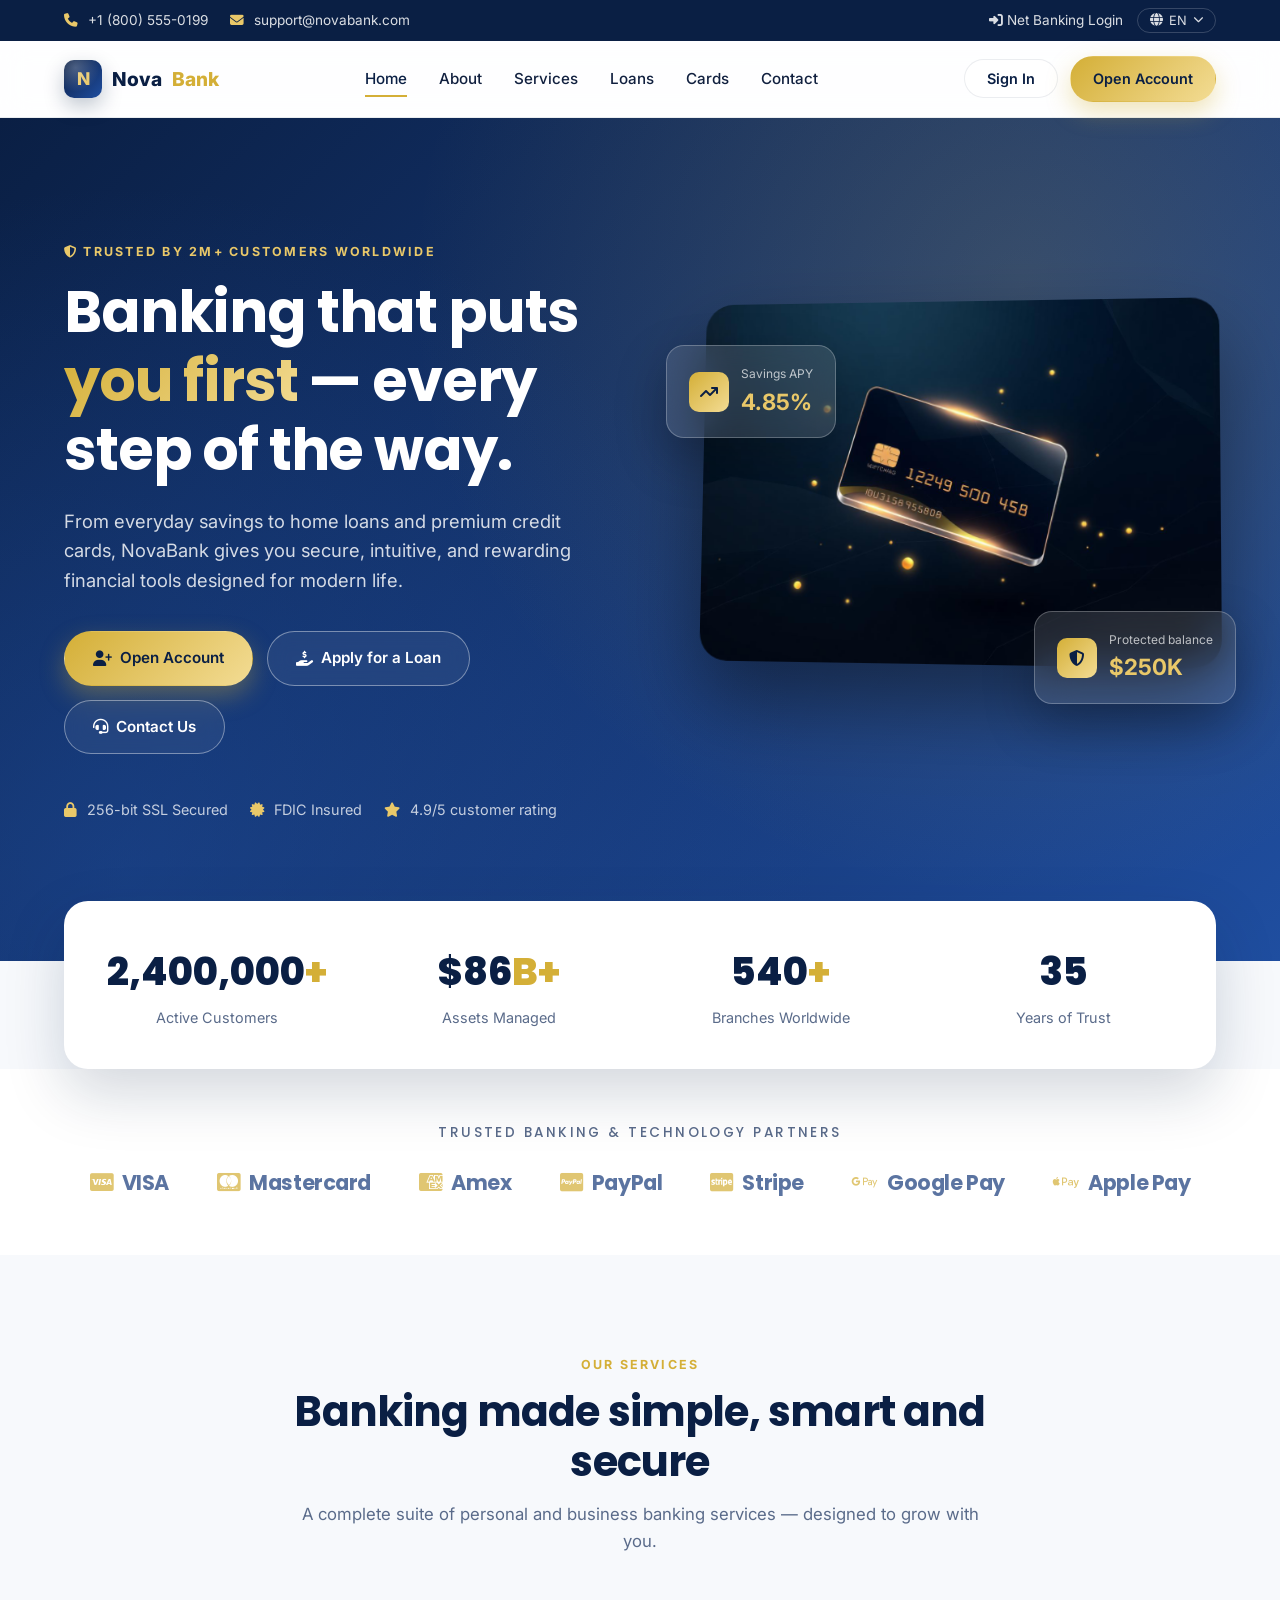
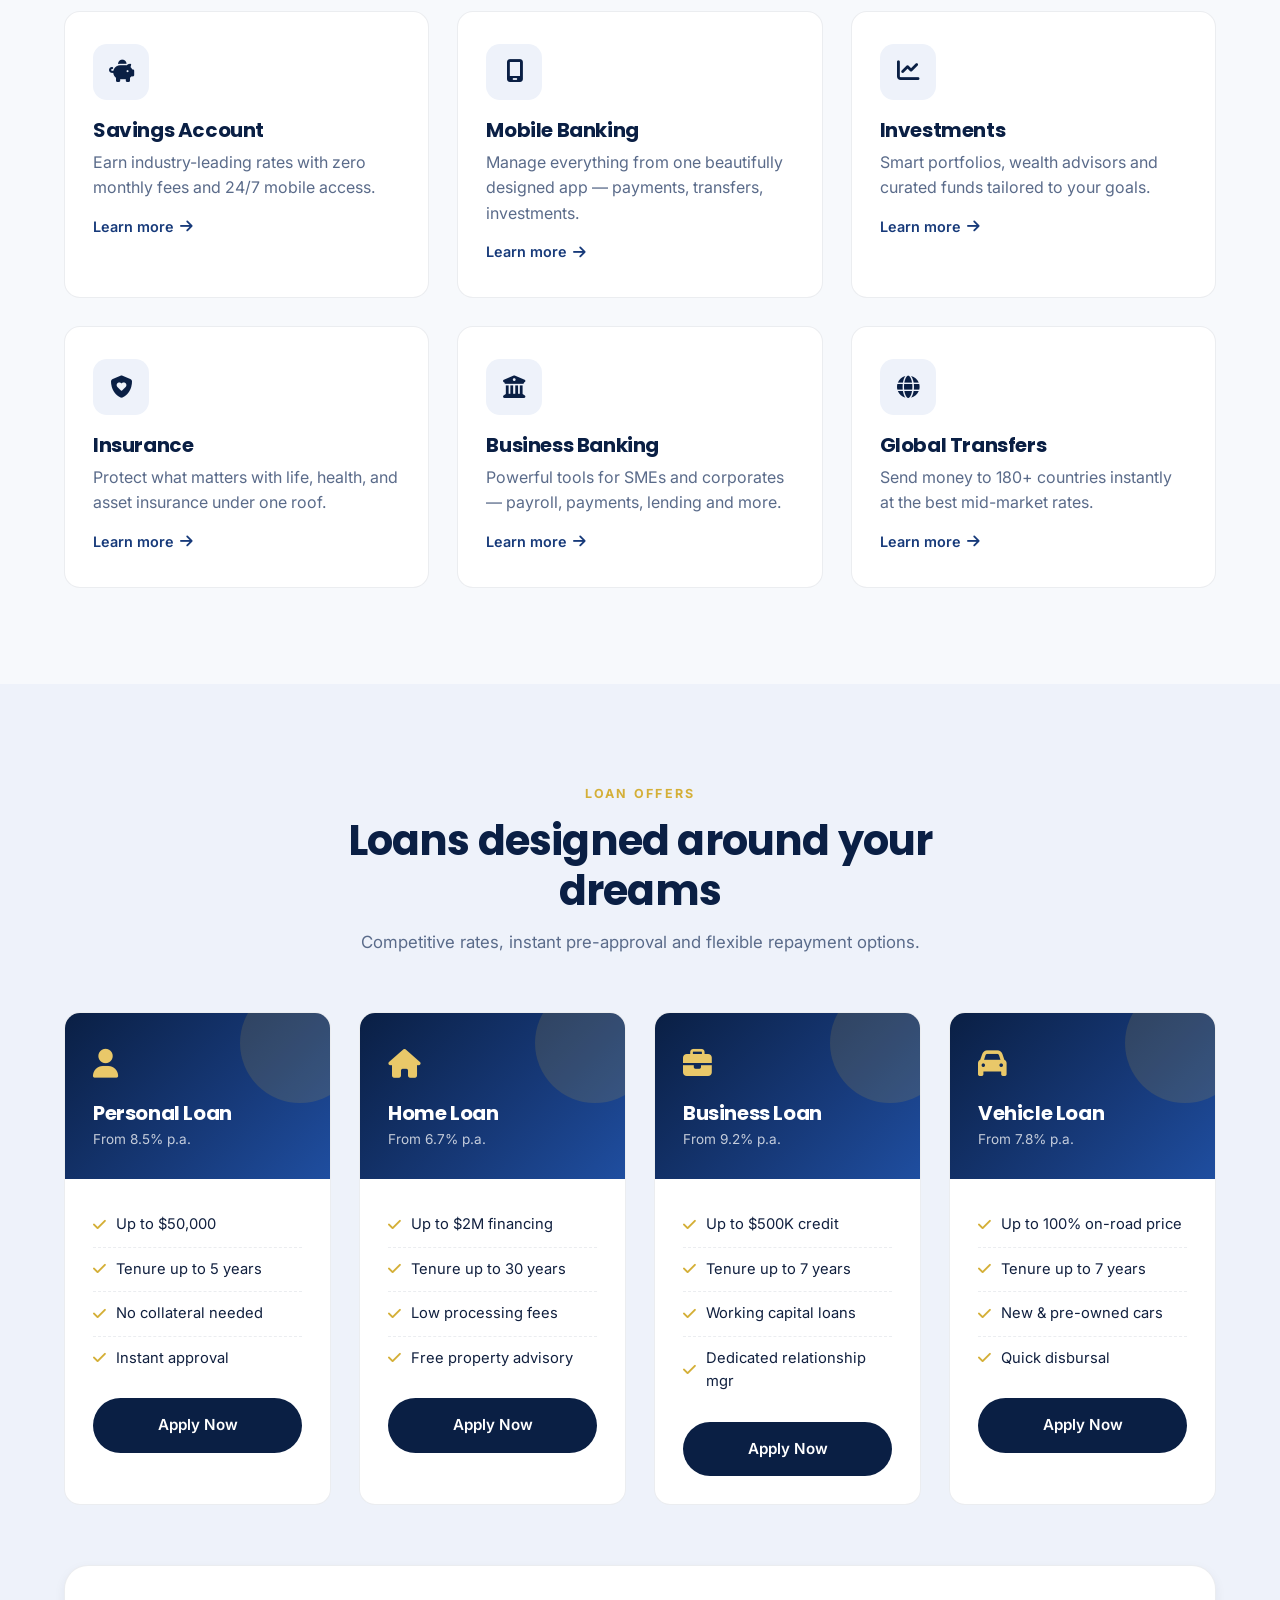
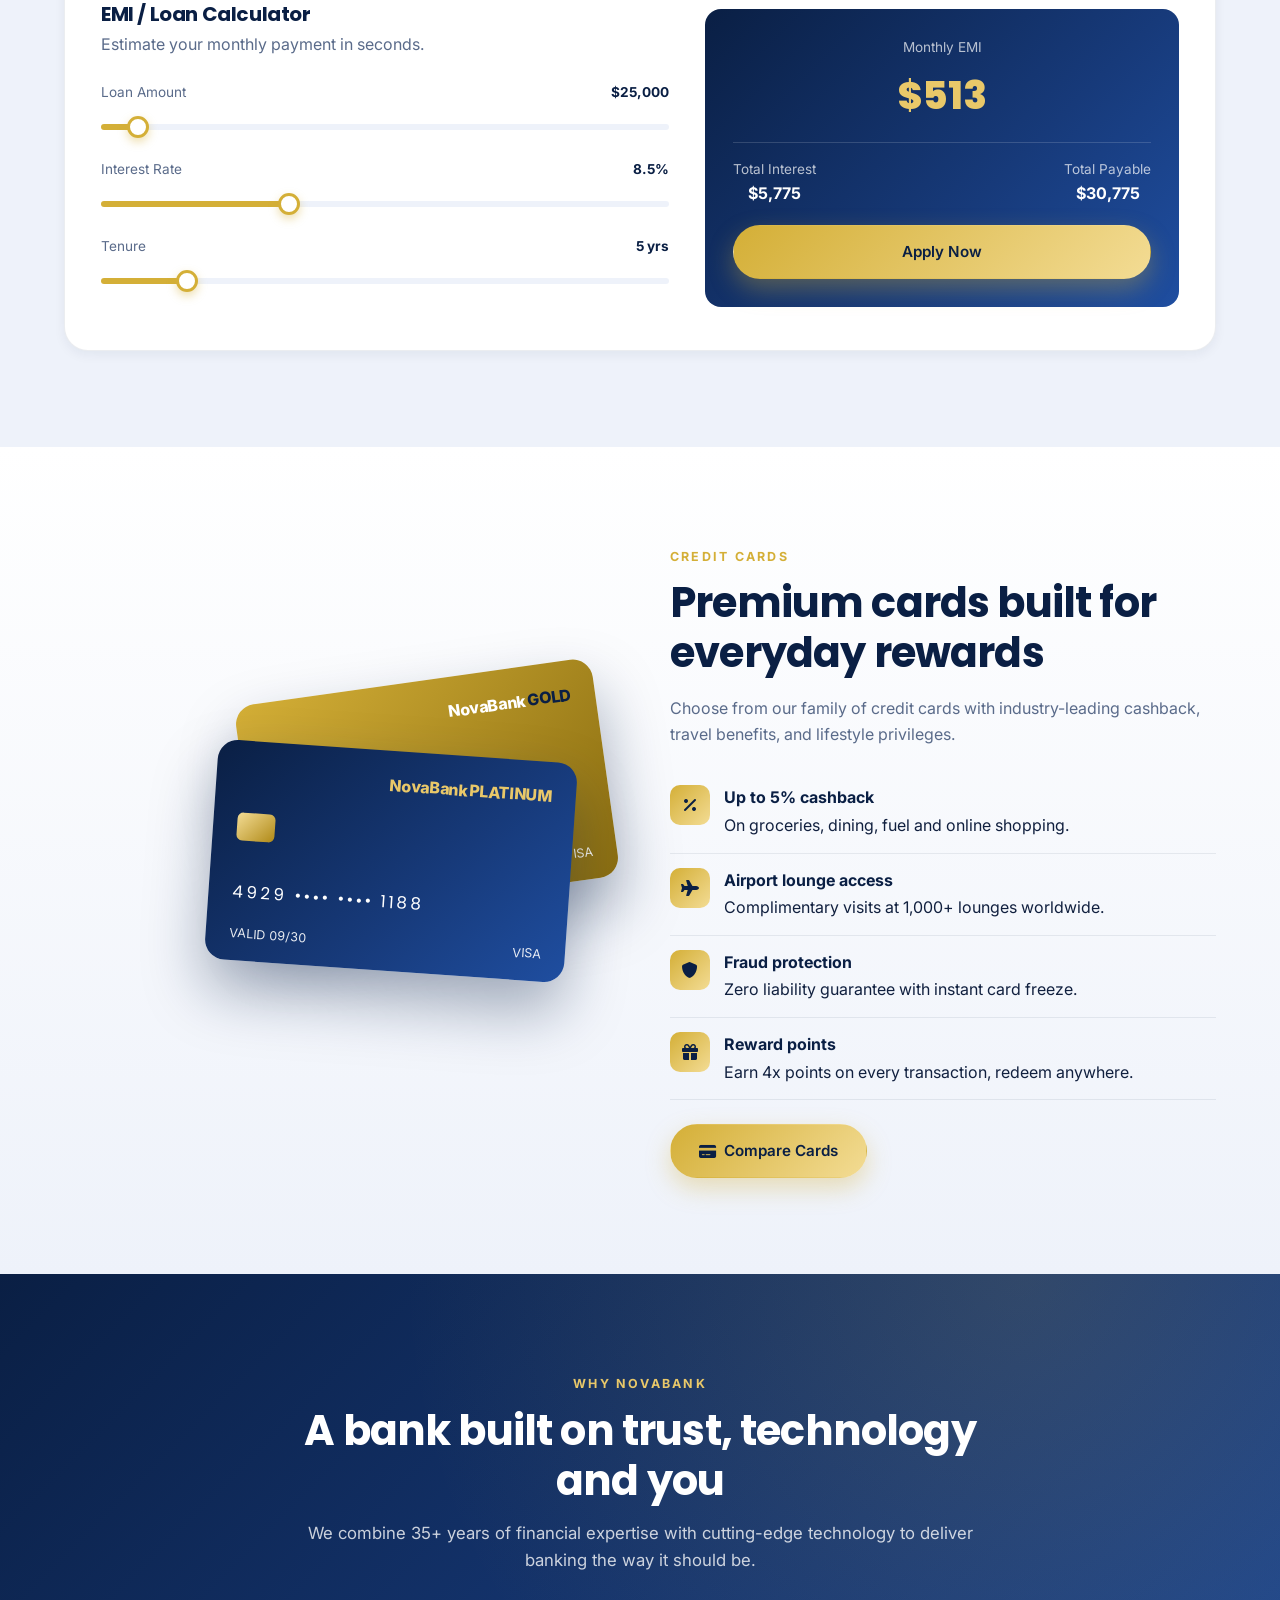
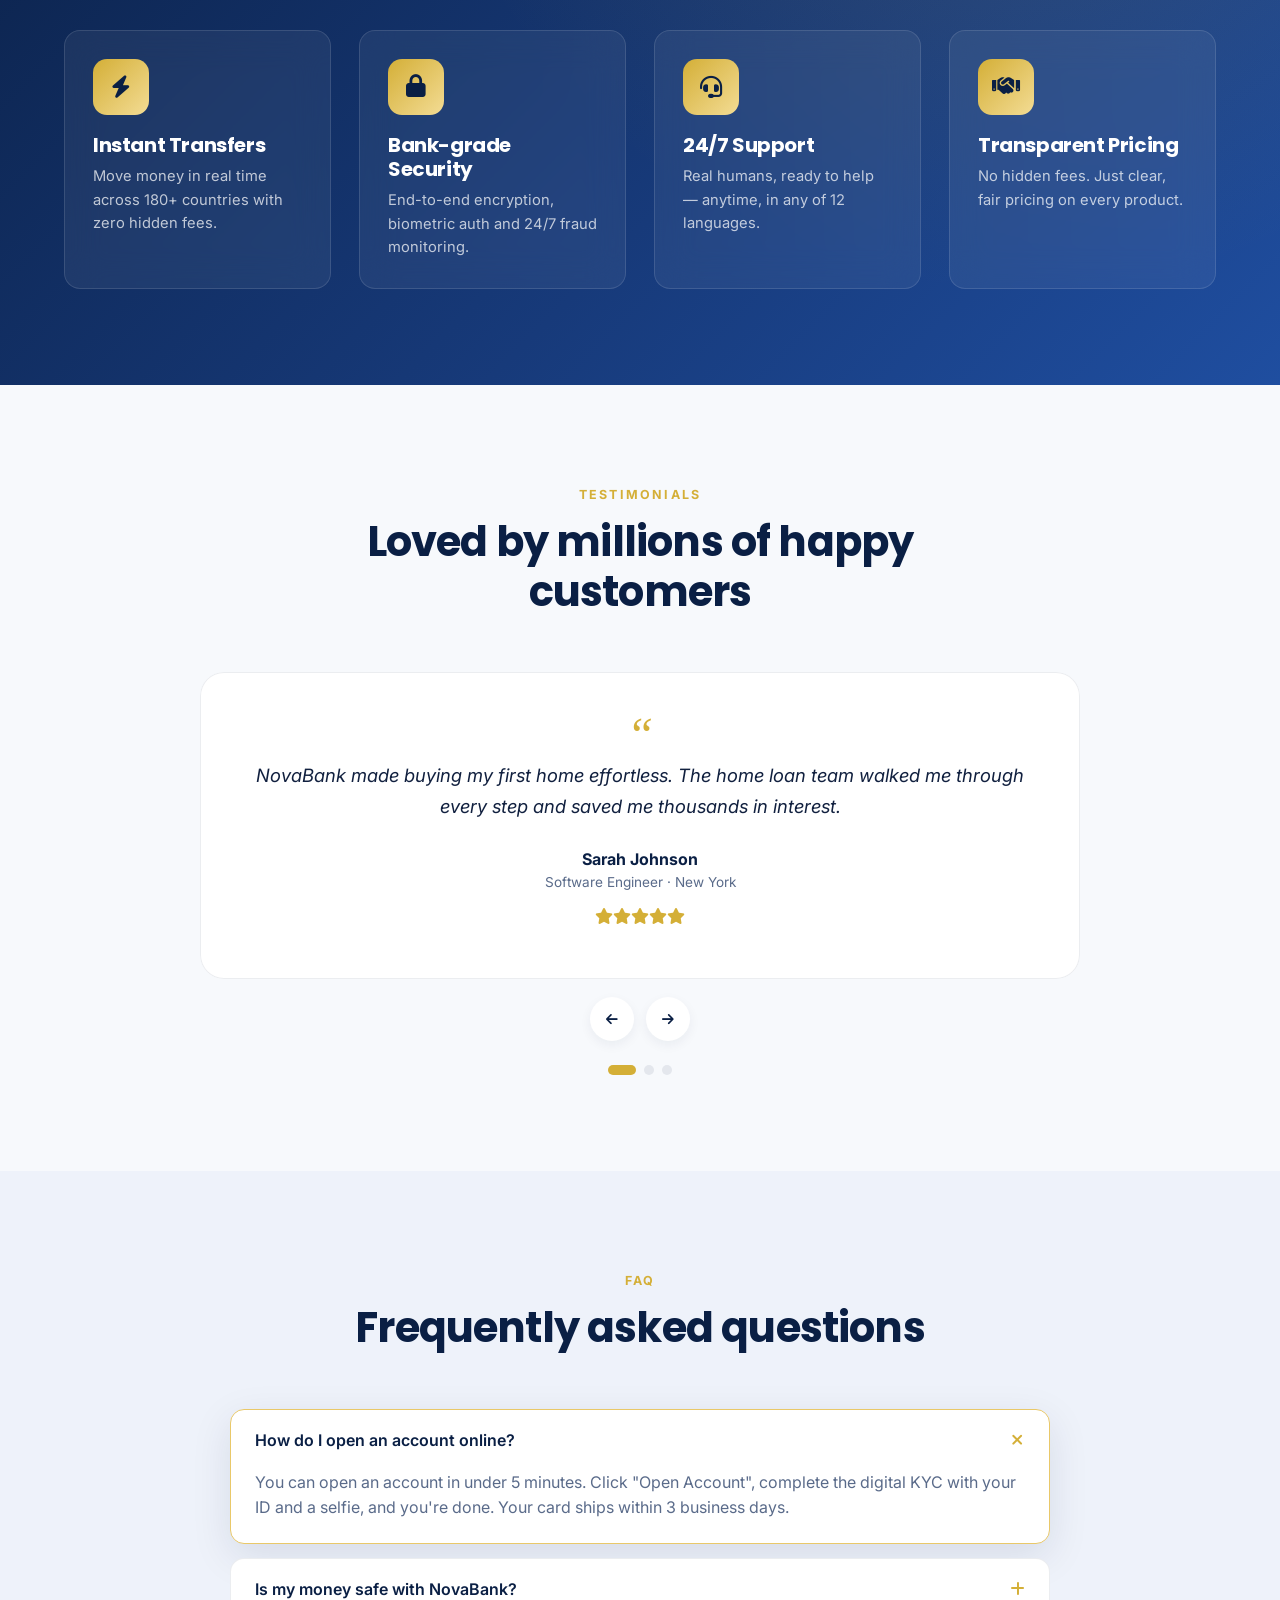
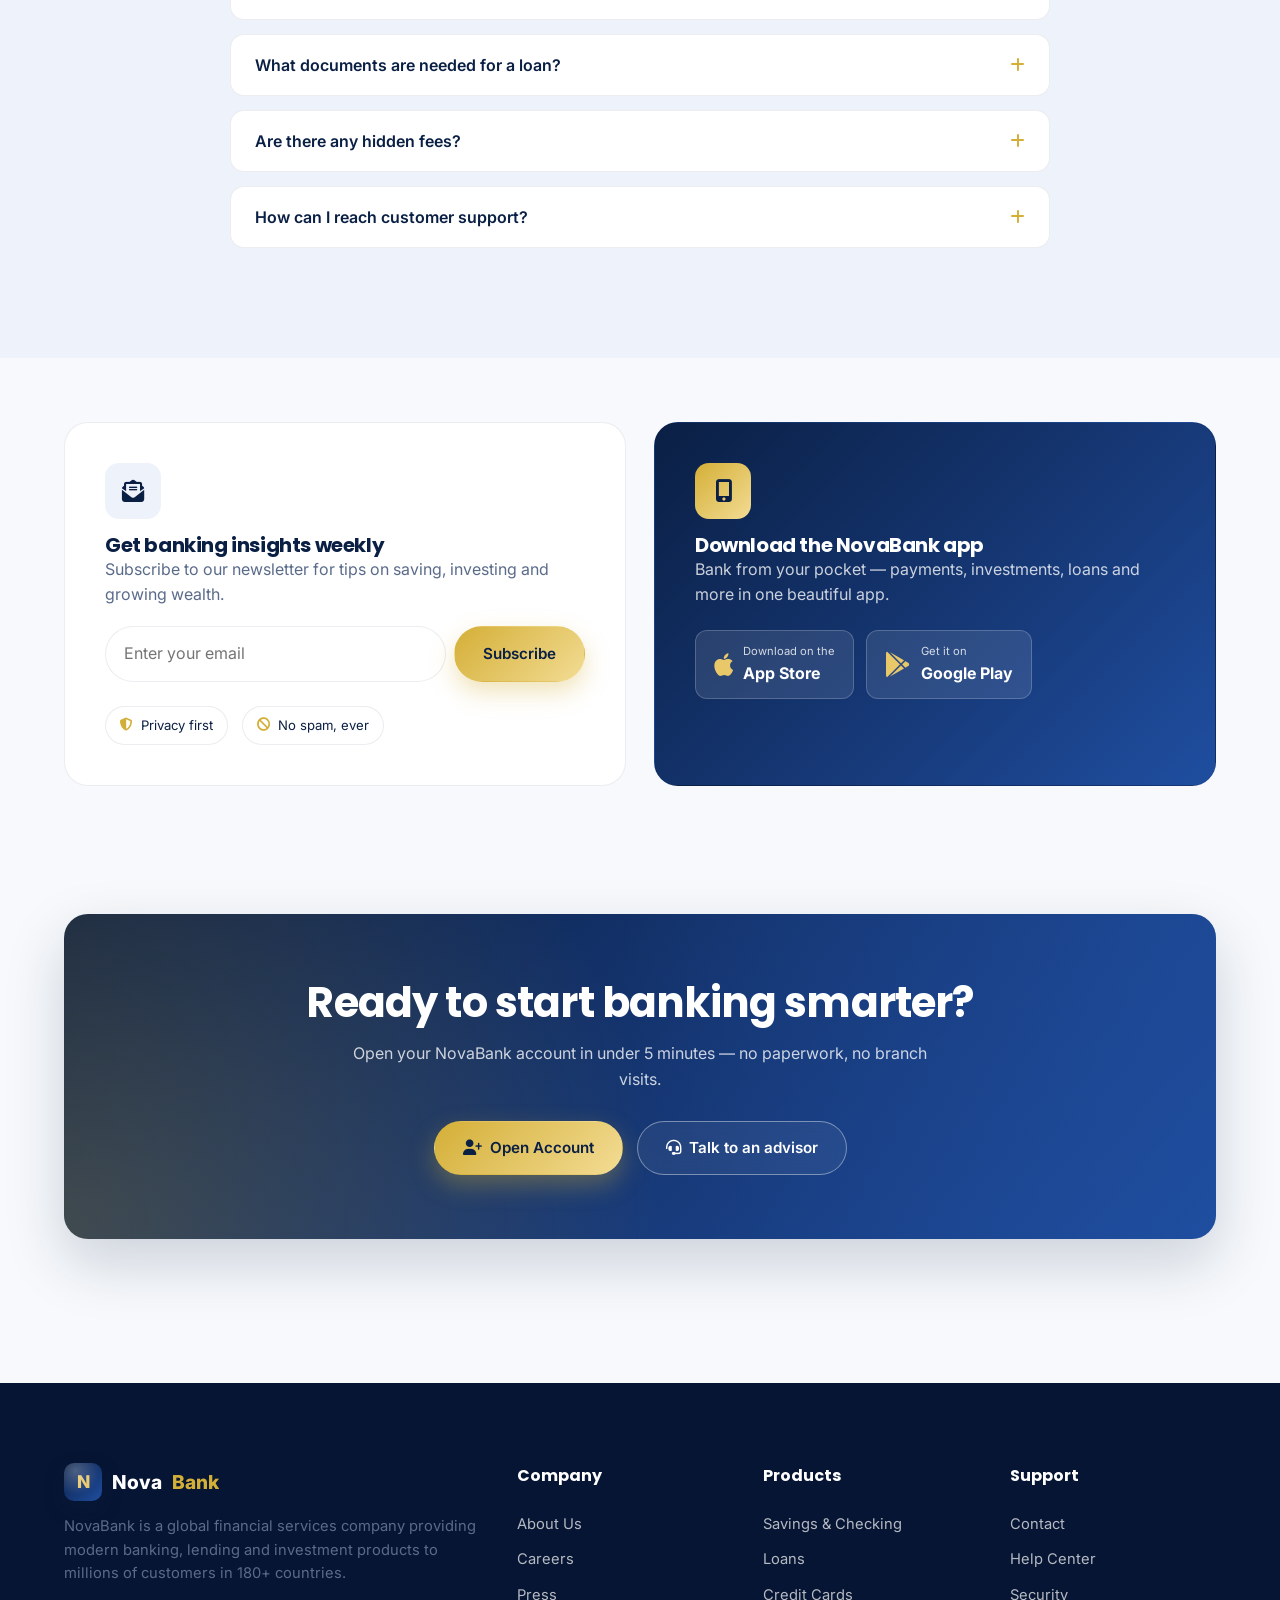
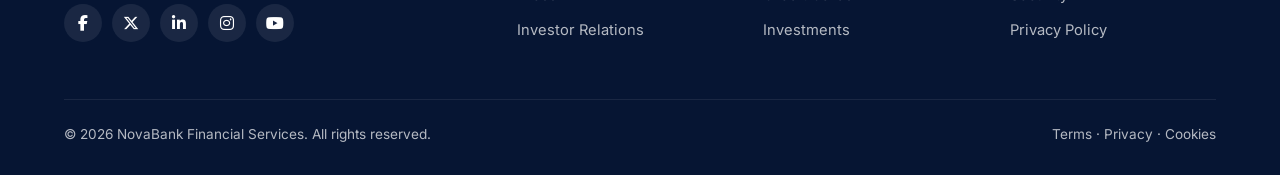
==== commit 35157407: "Implement Sign In modal to collect basic details" ====
--- a/index.html
+++ b/index.html
@@ -57,7 +57,7 @@
         <a href="contact.html">Contact</a>
       </nav>
       <div class="nav-cta">
-        <a href="#" class="btn btn-ghost">Sign In</a>
+        <button id="signin-btn" class="btn btn-ghost">Sign In</button>
         <a href="#open" class="btn btn-primary">Open Account</a>
       </div>
       <button class="menu-toggle" aria-label="Menu"><i class="fa-solid fa-bars"></i></button>
@@ -465,6 +465,38 @@
 
   <button class="totop" aria-label="Back to top"><i class="fa-solid fa-arrow-up"></i></button>
 
+  <!-- ====== Sign In Modal ====== -->
+  <div class="modal-overlay" id="signin-modal">
+    <div class="modal-content reveal">
+      <button class="modal-close" id="modal-close"><i class="fa-solid fa-xmark"></i></button>
+      <div class="modal-head">
+        <div class="logo" style="margin-bottom:12px;">
+          <span class="logo-mark">N</span> Nova<span class="gold">Bank</span>
+        </div>
+        <h2>Welcome Back</h2>
+        <p>Please enter your details to access your account.</p>
+      </div>
+      <form id="signin-form" class="modal-form">
+        <div class="form-field">
+          <label for="signin-name">Full Name</label>
+          <input type="text" id="signin-name" placeholder="John Doe" required />
+        </div>
+        <div class="form-field">
+          <label for="signin-email">Email Address</label>
+          <input type="email" id="signin-email" placeholder="john@example.com" required />
+        </div>
+        <div class="form-field">
+          <label for="signin-phone">Phone Number (Optional)</label>
+          <input type="tel" id="signin-phone" placeholder="+1 (555) 000-0000" />
+        </div>
+        <button type="submit" class="btn btn-primary" style="width:100%; margin-top:10px;">Continue <i class="fa-solid fa-arrow-right"></i></button>
+      </form>
+      <div class="modal-foot">
+        <p>Don't have an account? <a href="#open" id="modal-open-account" class="gold">Open one today</a></p>
+      </div>
+    </div>
+  </div>
+
   <script src="js/script.js"></script>
 </body>
 </html>
--- a/css/style.css
+++ b/css/style.css
@@ -668,3 +668,59 @@
 
 /* Selection */
 ::selection { background: var(--gold-500); color: var(--navy-900); }
+
+/* ==========================================================================
+   Modal Styles
+   ========================================================================== */
+.modal-overlay {
+  position: fixed; inset: 0; z-index: 1000;
+  background: rgba(10, 31, 68, 0.6);
+  backdrop-filter: blur(8px);
+  display: grid; place-items: center;
+  padding: 20px;
+  opacity: 0; visibility: hidden;
+  transition: all 0.4s cubic-bezier(0.2, 0.8, 0.2, 1);
+}
+.modal-overlay.open { opacity: 1; visibility: visible; }
+
+.modal-content {
+  background: var(--white);
+  width: 100%; max-width: 460px;
+  border-radius: var(--radius-lg);
+  padding: 48px 40px;
+  position: relative;
+  box-shadow: var(--shadow-lg);
+  transform: translateY(20px);
+  transition: transform 0.4s cubic-bezier(0.2, 0.8, 0.2, 1);
+}
+.modal-overlay.open .modal-content { transform: translateY(0); opacity: 1; }
+
+.modal-close {
+  position: absolute; top: 24px; right: 24px;
+  width: 40px; height: 40px; border-radius: 50%;
+  background: var(--navy-50); color: var(--navy-900);
+  display: grid; place-items: center; font-size: 1.2rem;
+  transition: var(--transition);
+}
+.modal-close:hover { background: var(--navy-900); color: var(--gold-400); transform: rotate(90deg); }
+
+.modal-head { text-align: center; margin-bottom: 32px; }
+.modal-head h2 { font-size: 1.8rem; margin-bottom: 8px; }
+.modal-head p { font-size: 0.95rem; }
+
+.modal-form .form-field { margin-bottom: 20px; }
+.modal-form label { display: block; font-size: 0.85rem; font-weight: 600; color: var(--navy-900); margin-bottom: 8px; }
+.modal-form input {
+  width: 100%; padding: 14px 18px; border: 1.5px solid var(--border);
+  border-radius: 12px; font-family: inherit; outline: none;
+  transition: var(--transition); background: var(--navy-50);
+}
+.modal-form input:focus { border-color: var(--gold-500); background: var(--white); box-shadow: 0 0 0 4px rgba(212, 175, 55, 0.15); }
+
+.modal-foot { text-align: center; margin-top: 24px; font-size: 0.9rem; color: var(--muted); }
+.modal-foot a.gold { color: var(--gold-500); font-weight: 600; border-bottom: 1px solid transparent; transition: var(--transition); }
+.modal-foot a.gold:hover { border-color: var(--gold-500); }
+
+@media (max-width: 480px) {
+  .modal-content { padding: 40px 24px; }
+}
